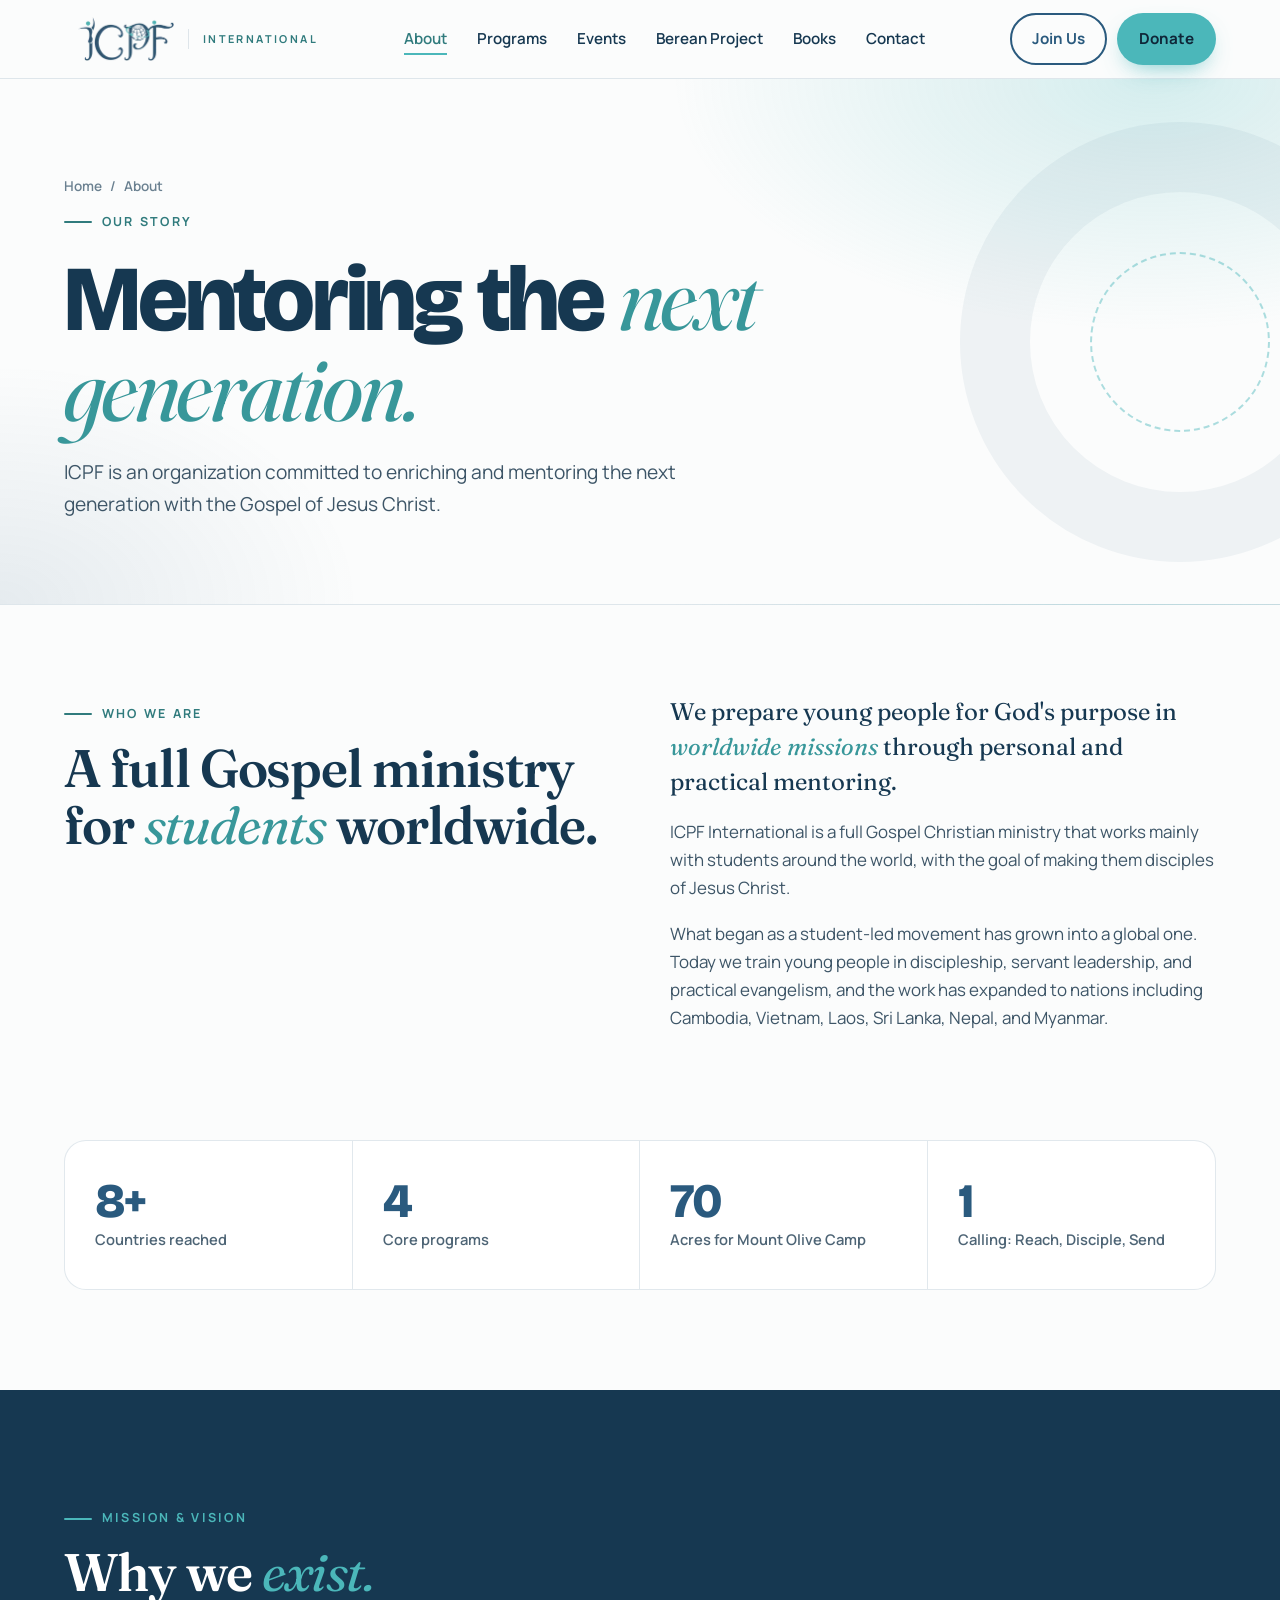
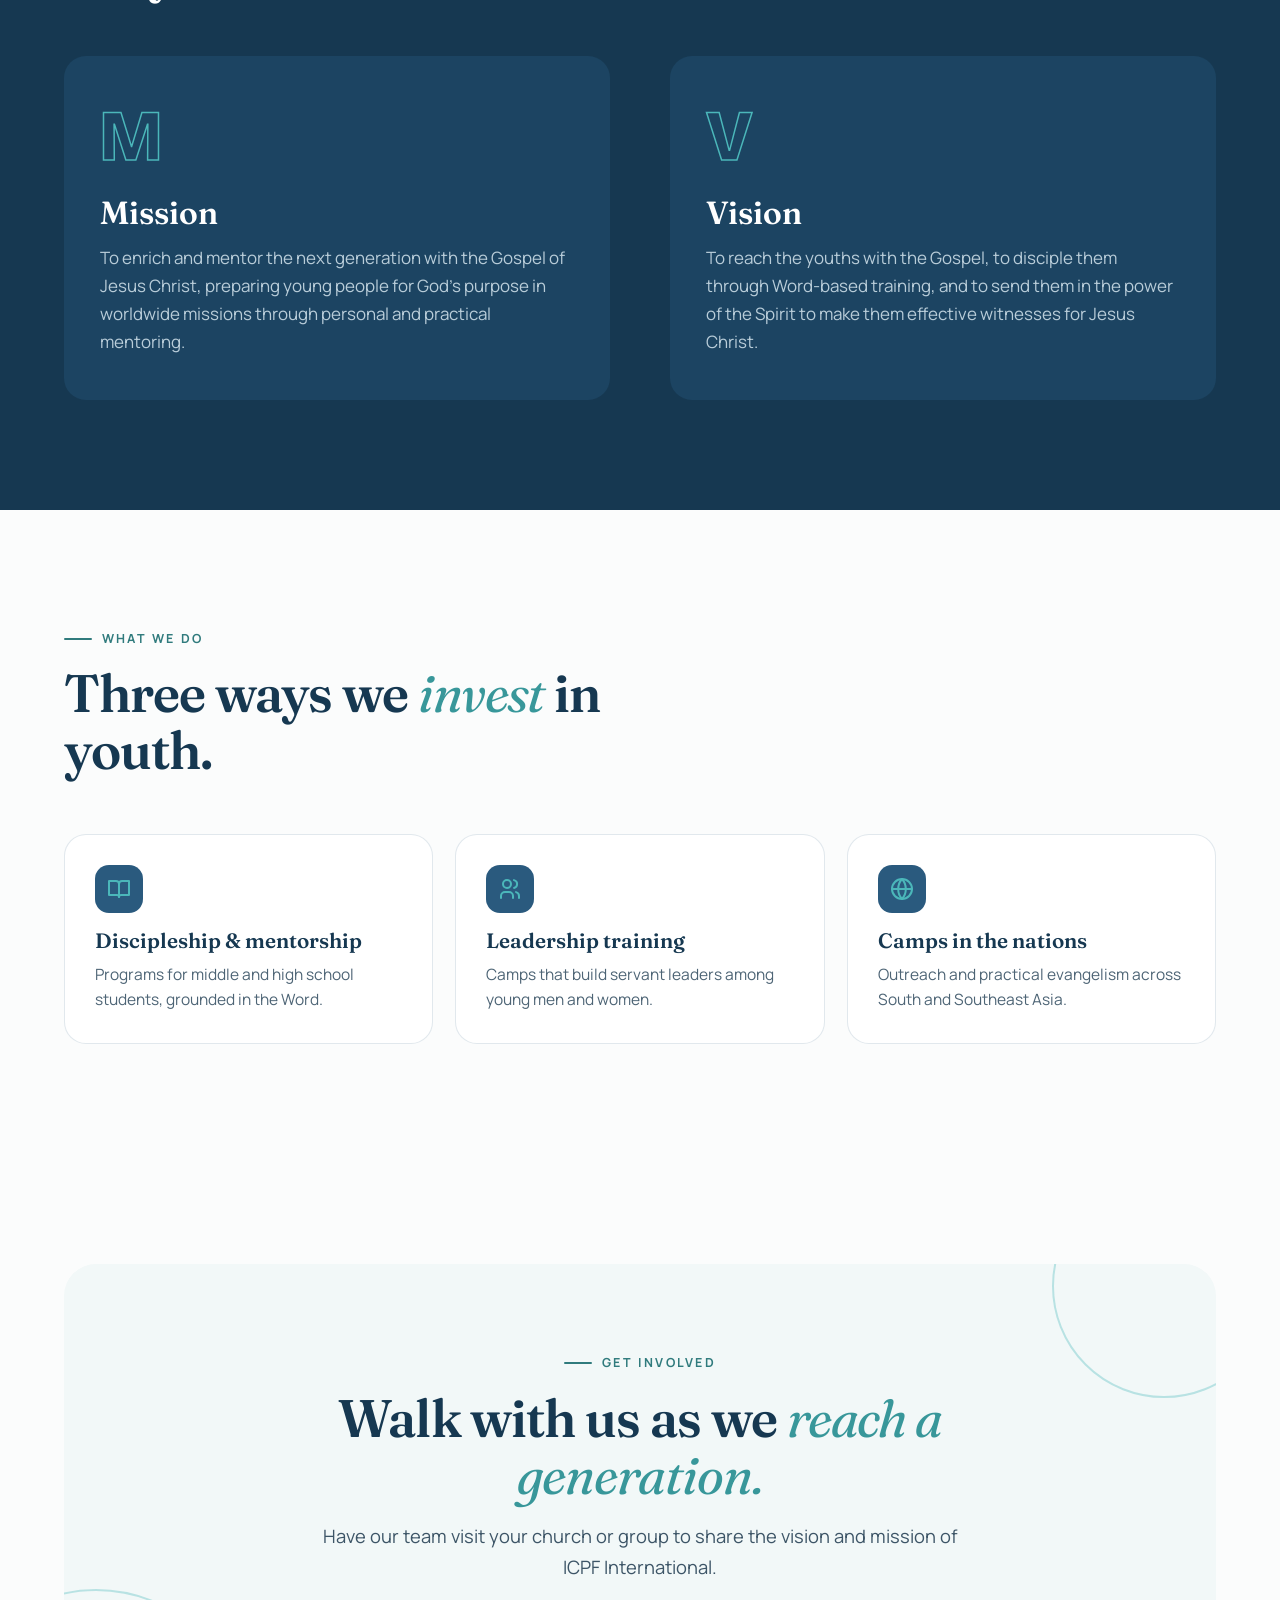
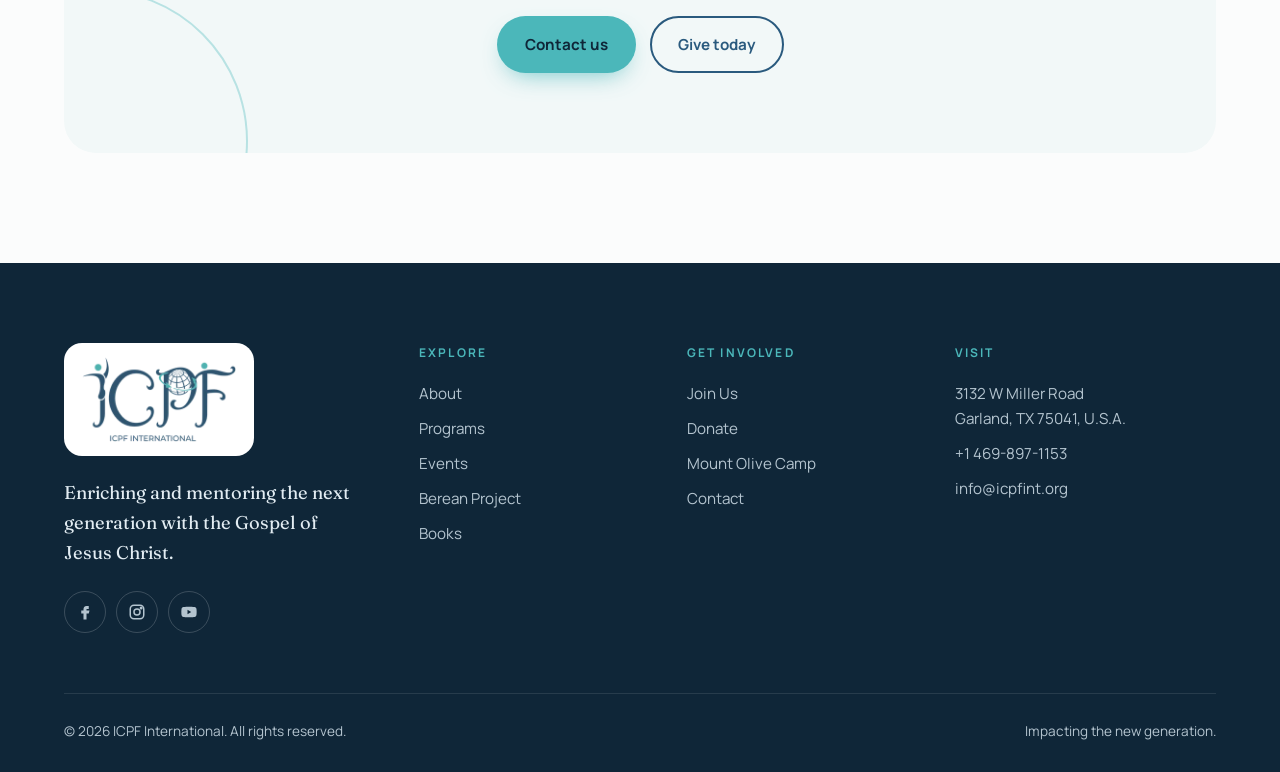
==== about.html @ 48342e15 "New Site" ====
<!DOCTYPE html>
<html lang="en">
<head>
<meta charset="UTF-8">
<meta name="viewport" content="width=device-width, initial-scale=1">
<title>About ICPF International</title>
<meta name="description" content="A student-led, full Gospel ministry mentoring the next generation for worldwide missions. Our story, mission and vision.">
<link rel="canonical" href="https://icpfint.org/about">
<meta property="og:type" content="website">
<meta property="og:site_name" content="ICPF International">
<meta property="og:locale" content="en_US">
<meta property="og:url" content="https://icpfint.org/about">
<meta property="og:title" content="About ICPF International">
<meta property="og:description" content="A student-led, full Gospel ministry mentoring the next generation for worldwide missions. Our story, mission and vision.">
<meta property="og:image" content="https://icpfint.org/assets/images/share/about.jpg">
<meta property="og:image:secure_url" content="https://icpfint.org/assets/images/share/about.jpg">
<meta property="og:image:type" content="image/jpeg">
<meta property="og:image:width" content="1200">
<meta property="og:image:height" content="630">
<meta property="og:image:alt" content="About ICPF International">
<meta name="twitter:card" content="summary_large_image">
<meta name="twitter:title" content="About ICPF International">
<meta name="twitter:description" content="A student-led, full Gospel ministry mentoring the next generation for worldwide missions. Our story, mission and vision.">
<meta name="twitter:image" content="https://icpfint.org/assets/images/share/about.jpg">
<meta name="twitter:image:alt" content="About ICPF International">
<meta name="theme-color" content="#163851">
<link rel="icon" type="image/png" href="assets/images/favicon-192.png">
<link rel="apple-touch-icon" href="assets/images/favicon-192.png">
<script>document.documentElement.classList.add('js')</script>
<link rel="preload" href="assets/fonts/manrope-variable.woff2" as="font" type="font/woff2" crossorigin>
<link rel="preload" href="assets/fonts/fraunces-variable.woff2" as="font" type="font/woff2" crossorigin>
<link rel="preload" href="assets/fonts/bricolage-grotesque-variable.woff2" as="font" type="font/woff2" crossorigin>
<link rel="stylesheet" href="assets/css/styles.css">
</head>
<body>
<header>
  <div class="wrap nav">
    <a href="./" class="brand" aria-label="ICPF International home">
      <picture><source srcset="assets/images/logo-mark.webp" type="image/webp"><img src="assets/images/logo-mark.png" alt="ICPF" width="97" height="44"></picture>
      <span class="brand-sub">INTERNATIONAL</span>
    </a>
    <ul class="menu"><li><a href="about" class="active">About</a></li><li><a href="programs">Programs</a></li><li><a href="events">Events</a></li><li><a href="berean-project">Berean Project</a></li><li><a href="books">Books</a></li><li><a href="contact">Contact</a></li></ul>
    <div class="nav-cta">
      <a href="join-us" class="btn btn-ghost" style="color:var(--navy)">Join Us</a>
      <a href="donate" class="btn btn-primary">Donate</a>
      <button class="burger" aria-label="Open menu" aria-expanded="false" id="burger">
        <svg viewBox="0 0 24 24" fill="none" stroke="currentColor" stroke-width="2" stroke-linecap="round"><path d="M4 7h16M4 12h16M4 17h10"/></svg>
      </button>
    </div>
  </div>
  <nav class="mobile" id="mobile"><ul><li><a href="about" class="active">About</a></li><li><a href="programs">Programs</a></li><li><a href="events">Events</a></li><li><a href="berean-project">Berean Project</a></li><li><a href="books">Books</a></li><li><a href="contact">Contact</a></li><li><a href="join-us">Join Us</a></li><li><a href="donate">Donate</a></li></ul></nav>
</header>
<main id="top">
<section class="page-hero">
  <div class="ring" aria-hidden="true"></div>
  <div class="wrap reveal">
    <div class="crumbs"><a href="./">Home</a><span>/</span><span>About</span></div>
    <span class="eyebrow">Our story</span>
    <h1>Mentoring the <em>next generation.</em></h1>
    <p class="lead">ICPF is an organization committed to enriching and mentoring the next generation with the Gospel of Jesus Christ.</p>
  </div>
</section>

<section class="section-tight">
  <div class="wrap grid-2">
    <div class="reveal">
      <span class="eyebrow">Who we are</span>
      <h2 style="margin-top:14px">A full Gospel ministry for <em>students</em> worldwide.</h2>
    </div>
    <div class="prose reveal">
      <p class="big">We prepare young people for God's purpose in <em>worldwide missions</em> through personal and practical mentoring.</p>
      <p>ICPF International is a full Gospel Christian ministry that works mainly with students around the world, with the goal of making them disciples of Jesus Christ.</p>
      <p>What began as a student-led movement has grown into a global one. Today we train young people in discipleship, servant leadership, and practical evangelism, and the work has expanded to nations including Cambodia, Vietnam, Laos, Sri Lanka, Nepal, and Myanmar.</p>
    </div>
  </div>
</section>

<section style="padding:0 0 100px">
  <div class="wrap">
    <div class="stats reveal">
      <div class="stat"><b>8+</b><span>Countries reached</span></div>
      <div class="stat"><b>4</b><span>Core programs</span></div>
      <div class="stat"><b>70</b><span>Acres for Mount Olive Camp</span></div>
      <div class="stat"><b>1</b><span>Calling: Reach, Disciple, Send</span></div>
    </div>
  </div>
</section>

<section class="path">
  <div class="wrap">
    <div class="head reveal">
      <div><span class="eyebrow">Mission &amp; vision</span><h2>Why we <em>exist.</em></h2></div>
    </div>
    <div class="grid-2 reveal">
      <div class="step" style="border-radius:var(--radius);background:#1c4462">
        <div class="n">M</div><h3>Mission</h3>
        <p>To enrich and mentor the next generation with the Gospel of Jesus Christ, preparing young people for God's purpose in worldwide missions through personal and practical mentoring.</p>
      </div>
      <div class="step" style="border-radius:var(--radius);background:#1c4462">
        <div class="n">V</div><h3>Vision</h3>
        <p>To reach the youths with the Gospel, to disciple them through Word-based training, and to send them in the power of the Spirit to make them effective witnesses for Jesus Christ.</p>
      </div>
    </div>
  </div>
</section>

<section>
  <div class="wrap">
    <div class="head reveal"><div><span class="eyebrow">What we do</span><h2>Three ways we <em>invest</em> in youth.</h2></div></div>
    <div class="mini-cards">
      <div class="mini reveal"><div class="icon"><svg viewBox="0 0 24 24" fill="none" stroke="currentColor" stroke-width="2" stroke-linecap="round" stroke-linejoin="round"><path d="M2 4h7a3 3 0 0 1 3 3v13a2 2 0 0 0-2-2H2z"/><path d="M22 4h-7a3 3 0 0 0-3 3v13a2 2 0 0 1 2-2h8z"/></svg></div><h3>Discipleship &amp; mentorship</h3><p>Programs for middle and high school students, grounded in the Word.</p></div>
      <div class="mini reveal"><div class="icon"><svg viewBox="0 0 24 24" fill="none" stroke="currentColor" stroke-width="2" stroke-linecap="round" stroke-linejoin="round"><circle cx="9" cy="7" r="4"/><path d="M3 21v-2a4 4 0 0 1 4-4h4a4 4 0 0 1 4 4v2"/><path d="M16 3.1a4 4 0 0 1 0 7.8M21 21v-2a4 4 0 0 0-3-3.9"/></svg></div><h3>Leadership training</h3><p>Camps that build servant leaders among young men and women.</p></div>
      <div class="mini reveal"><div class="icon"><svg viewBox="0 0 24 24" fill="none" stroke="currentColor" stroke-width="2" stroke-linecap="round" stroke-linejoin="round"><circle cx="12" cy="12" r="10"/><path d="M2 12h20M12 2a15 15 0 0 1 0 20M12 2a15 15 0 0 0 0 20"/></svg></div><h3>Camps in the nations</h3><p>Outreach and practical evangelism across South and Southeast Asia.</p></div>
    </div>
  </div>
</section>
<div class="cta" style="padding-top:110px"><div class="wrap"><div class="cta-box reveal">
  <span class="eyebrow">Get involved</span>
  <h2>Walk with us as we <em>reach a generation.</em></h2>
  <p class="lead">Have our team visit your church or group to share the vision and mission of ICPF International.</p>
  <div class="cta-actions"><a href="contact" class="btn btn-primary">Contact us</a><a href="donate" class="btn btn-ghost" style="color:var(--navy)">Give today</a></div>
</div></div></div>
</main>

<footer>
  <div class="wrap">
    <div class="f-grid">
      <div class="f-brand">
        <picture><source srcset="assets/images/logo-full.webp" type="image/webp"><img class="logo-tile" src="assets/images/logo-full.png" alt="ICPF International logo" width="160" height="88" loading="lazy" decoding="async"></picture>
        <p>Enriching and mentoring the next generation with the Gospel of Jesus Christ.</p>
        <div class="social">
          <a href="https://www.facebook.com/icpfinternational" aria-label="Facebook"><svg viewBox="0 0 24 24" fill="currentColor"><path d="M14 8h3V4h-3c-2.8 0-4 1.8-4 4.3V10H7v4h3v8h4v-8h3l1-4h-4V8.6c0-.4.3-.6.6-.6z"/></svg></a>
          <a href="https://www.instagram.com/icpf_international/" aria-label="Instagram"><svg viewBox="0 0 24 24" fill="none" stroke="currentColor" stroke-width="2"><rect x="3" y="3" width="18" height="18" rx="5"/><circle cx="12" cy="12" r="4"/><circle cx="17.5" cy="6.5" r="1" fill="currentColor"/></svg></a>
          <a href="https://www.youtube.com/@icpfinternational8582" aria-label="YouTube"><svg viewBox="0 0 24 24" fill="currentColor"><path d="M22 8.2c-.2-1.6-1-2.6-2.6-2.8C17 5 12 5 12 5s-5 0-7.4.4C3 5.6 2.2 6.6 2 8.2 1.8 9.5 1.8 12 1.8 12s0 2.5.2 3.8c.2 1.6 1 2.6 2.6 2.8C7 19 12 19 12 19s5 0 7.4-.4c1.6-.2 2.4-1.2 2.6-2.8.2-1.3.2-3.8.2-3.8s0-2.5-.2-3.8zM10 15V9l5 3-5 3z"/></svg></a>
        </div>
      </div>
      <div>
        <h2 class="f-h">Explore</h2>
        <ul><li><a href="about">About</a></li><li><a href="programs">Programs</a></li><li><a href="events">Events</a></li><li><a href="berean-project">Berean Project</a></li><li><a href="books">Books</a></li></ul>
      </div>
      <div>
        <h2 class="f-h">Get involved</h2>
        <ul><li><a href="join-us">Join Us</a></li><li><a href="donate">Donate</a></li><li><a href="programs#mount-olive">Mount Olive Camp</a></li><li><a href="contact">Contact</a></li></ul>
      </div>
      <div>
        <h2 class="f-h">Visit</h2>
        <ul>
          <li>3132 W Miller Road<br>Garland, TX 75041, U.S.A.</li>
          <li><a href="tel:+14698971153">+1 469-897-1153</a></li>
          <li><a href="mailto:info@icpfint.org">info@icpfint.org</a></li>
        </ul>
      </div>
    </div>
    <div class="f-bottom">
      <span>&copy; 2026 ICPF International. All rights reserved.</span>
      <span>Impacting the new generation.</span>
    </div>
  </div>
</footer>
<script src="assets/js/main.js" defer></script>
</body>
</html>
---- assets/css/styles.css ----
/*
  Self-hosted web fonts (variable, Latin subset).
  Files live in /assets/fonts. All three are licensed under the SIL Open Font License;
  see the LICENSE-*.txt files in that folder.

  Display : Bricolage Grotesque  (headlines, big numbers)
  Serif   : Fraunces             (section headings, quotes, italics)
  Sans    : Manrope              (body text, menus, buttons)
*/

@font-face {
  font-family: 'Bricolage Grotesque';
  font-style: normal;
  font-display: swap;
  font-weight: 200 800;
  src: url('../fonts/bricolage-grotesque-variable.woff2') format('woff2-variations'),
       url('../fonts/bricolage-grotesque-variable.woff2') format('woff2');
}

@font-face {
  font-family: 'Fraunces';
  font-style: normal;
  font-display: swap;
  font-weight: 100 900;
  src: url('../fonts/fraunces-variable.woff2') format('woff2-variations'),
       url('../fonts/fraunces-variable.woff2') format('woff2');
}

@font-face {
  font-family: 'Fraunces';
  font-style: italic;
  font-display: swap;
  font-weight: 100 900;
  src: url('../fonts/fraunces-variable-italic.woff2') format('woff2-variations'),
       url('../fonts/fraunces-variable-italic.woff2') format('woff2');
}

@font-face {
  font-family: 'Manrope';
  font-style: normal;
  font-display: swap;
  font-weight: 200 800;
  src: url('../fonts/manrope-variable.woff2') format('woff2-variations'),
       url('../fonts/manrope-variable.woff2') format('woff2');
}

:root{
  --navy:#2A5A7E;
  --navy-deep:#163851;
  --ink:#0F2638;
  --teal:#4BB7BA;
  --teal-soft:#D9F0F0;
  --mist:#F2F8F8;
  --paper:#FBFCFC;
  --line:rgba(42,90,126,.14);
  --f-display:'Bricolage Grotesque',system-ui,sans-serif;
  --f-serif:'Fraunces',Georgia,serif;
  --f-sans:'Manrope',system-ui,sans-serif;
  --radius:22px;
  --wrap:1200px;
}
*{box-sizing:border-box;margin:0;padding:0}
html{scroll-behavior:smooth}
body{font-family:var(--f-sans);color:var(--ink);background:var(--paper);line-height:1.65;font-size:17px;-webkit-font-smoothing:antialiased}
img{max-width:100%;display:block}
a{color:inherit;text-decoration:none}
.wrap{max-width:var(--wrap);margin:0 auto;padding:0 24px}

/* Type */
.eyebrow{font-family:var(--f-sans);font-weight:700;font-size:.78rem;letter-spacing:.18em;text-transform:uppercase;color:var(--teal);display:inline-flex;align-items:center;gap:10px}
.eyebrow::before{content:"";width:28px;height:2px;background:currentColor;border-radius:2px}
h1,.display{font-family:var(--f-display);font-weight:800;letter-spacing:-.035em;line-height:.95}
h2{font-family:var(--f-serif);font-weight:600;font-size:clamp(2rem,4.2vw,3.3rem);line-height:1.08;letter-spacing:-.02em;color:var(--navy-deep)}
h2 em,h1 em{font-family:var(--f-serif);font-style:italic;font-weight:400;color:var(--teal)}
h3{font-family:var(--f-serif);font-weight:600;font-size:1.45rem;line-height:1.2;color:var(--navy-deep)}
.lead{font-size:1.15rem;color:#3d5567;max-width:58ch}

/* Buttons */
.btn{display:inline-flex;align-items:center;gap:10px;padding:14px 26px;border-radius:999px;font-weight:700;font-size:.95rem;transition:transform .2s,background .2s,color .2s,box-shadow .2s;cursor:pointer;border:2px solid transparent}
.btn:hover{transform:translateY(-2px)}
.btn-primary{background:var(--teal);color:#fff;box-shadow:0 10px 24px -10px rgba(75,183,186,.8)}
.btn-primary:hover{background:#3aa4a7}
.btn-dark{background:var(--navy);color:#fff}
.btn-dark:hover{background:var(--navy-deep)}
.btn-ghost{border-color:currentColor}
.btn svg{width:18px;height:18px}

/* Header */
header{position:sticky;top:0;z-index:50;background:rgba(251,252,252,.85);backdrop-filter:blur(14px);border-bottom:1px solid var(--line)}
.nav{display:flex;align-items:center;justify-content:space-between;height:78px}
.brand{display:flex;align-items:center;gap:12px}
.brand img{width:52px;height:52px;object-fit:contain}
.brand span{font-family:var(--f-display);font-weight:800;font-size:1.05rem;color:var(--navy);letter-spacing:-.01em;line-height:1.05}
.brand small{display:block;font-family:var(--f-sans);font-weight:600;font-size:.68rem;letter-spacing:.2em;color:var(--teal)}
.menu{display:flex;gap:30px;list-style:none;font-weight:600;font-size:.95rem;color:var(--navy-deep)}
.menu a{position:relative;padding:6px 0}
.menu a::after{content:"";position:absolute;left:0;bottom:0;width:0;height:2px;background:var(--teal);transition:width .25s}
.menu a:hover::after{width:100%}
.nav-cta{display:flex;gap:10px;align-items:center}
.nav-cta .btn{padding:11px 20px}
.burger{display:none;background:none;border:0;width:44px;height:44px;cursor:pointer;color:var(--navy)}
.burger svg{width:28px;height:28px}
.mobile{display:none}

/* Hero */
.hero{position:relative;overflow:hidden;padding:80px 0 110px;background:
  radial-gradient(900px 500px at 85% 20%,rgba(75,183,186,.22),transparent 60%),
  radial-gradient(700px 500px at 0% 100%,rgba(42,90,126,.12),transparent 60%),var(--paper)}
.hero-grid{display:grid;grid-template-columns:1.15fr .85fr;gap:60px;align-items:center}
.hero h1{font-size:clamp(3.2rem,8.4vw,7rem);color:var(--navy-deep);margin:22px 0 28px}
.hero h1 em{display:block;font-size:.82em;letter-spacing:-.02em}
.vision{border-left:3px solid var(--teal);padding:4px 0 4px 22px;margin-bottom:36px}
.vision b{font-family:var(--f-sans);font-size:.78rem;letter-spacing:.18em;text-transform:uppercase;color:var(--navy)}
.vision p{font-family:var(--f-serif);font-size:1.25rem;line-height:1.5;color:#2b4659;margin-top:6px}
.hero-actions{display:flex;flex-wrap:wrap;gap:14px}
.globe-card{position:relative;aspect-ratio:1;border-radius:50%;background:linear-gradient(150deg,var(--navy) 0%,var(--navy-deep) 100%);display:grid;place-items:center;box-shadow:0 40px 80px -30px rgba(22,56,81,.6)}
.globe-card svg.globe{width:78%;height:78%;animation:spin 60s linear infinite}
@keyframes spin{to{transform:rotate(360deg)}}
.orbit{position:absolute;inset:-6%;border:1.5px dashed rgba(75,183,186,.5);border-radius:50%}
.chip{position:absolute;background:#fff;border-radius:16px;padding:14px 18px;box-shadow:0 18px 40px -18px rgba(15,38,56,.4);display:flex;align-items:center;gap:12px}
.chip .num{font-family:var(--f-display);font-weight:800;font-size:1.9rem;color:var(--navy);line-height:1}
.chip .lbl{font-size:.8rem;font-weight:600;color:#4d6475;line-height:1.25}
.chip.c1{top:6%;left:-8%}
.chip.c2{bottom:8%;right:-6%}
.chip .dot{width:12px;height:12px;border-radius:50%;background:var(--teal)}

/* Marquee */
.marquee{background:var(--navy-deep);color:#fff;overflow:hidden;padding:20px 0}
.track{display:flex;gap:56px;width:max-content;animation:scroll 32s linear infinite}
.track span{font-family:var(--f-serif);font-style:italic;font-size:1.5rem;display:flex;align-items:center;gap:56px;white-space:nowrap}
.track span::after{content:"";width:9px;height:9px;border-radius:50%;background:var(--teal)}
@keyframes scroll{to{transform:translateX(-50%)}}

/* Sections */
section{padding:110px 0}
.head{display:flex;justify-content:space-between;align-items:end;gap:40px;margin-bottom:56px;flex-wrap:wrap}
.head h2{margin-top:14px;max-width:16ch}

/* About */
.about-grid{display:grid;grid-template-columns:1fr 1fr;gap:70px;align-items:center}
.about-visual{position:relative;border-radius:var(--radius);background:var(--teal-soft);padding:48px;min-height:440px;display:flex;flex-direction:column;justify-content:space-between;overflow:hidden}
.about-visual::before{content:"";position:absolute;width:420px;height:420px;border-radius:50%;border:60px solid rgba(42,90,126,.08);right:-160px;top:-160px}
.about-visual .big{font-family:var(--f-display);font-weight:800;font-size:clamp(5rem,12vw,9rem);color:var(--navy);line-height:.85;letter-spacing:-.05em}
.about-visual .big sup{font-size:.45em;color:var(--teal);vertical-align:top}
.about-visual p{font-family:var(--f-serif);font-size:1.3rem;color:var(--navy-deep);max-width:20ch;position:relative}
.pillars{display:grid;gap:14px;margin:30px 0 36px}
.pillar{display:flex;gap:16px;align-items:flex-start;padding:18px 20px;border:1px solid var(--line);border-radius:16px;background:#fff}
.pillar i{flex:none;width:38px;height:38px;border-radius:12px;background:var(--navy);color:#fff;display:grid;place-items:center;font-style:normal;font-family:var(--f-display);font-weight:800}
.pillar b{display:block;color:var(--navy-deep)}
.pillar span{font-size:.95rem;color:#4d6475}

/* Path: Reach Disciple Send */
.path{background:var(--navy-deep);color:#fff;position:relative;overflow:hidden}
.path h2{color:#fff}
.path .lead{color:#b9cdd9}
.steps{display:grid;grid-template-columns:repeat(3,1fr);gap:2px;background:rgba(255,255,255,.1);border-radius:var(--radius);overflow:hidden}
.step{background:var(--navy-deep);padding:44px 36px;transition:background .3s}
.step:hover{background:#1c4462}
.step .n{font-family:var(--f-display);font-weight:800;font-size:4.5rem;line-height:1;color:transparent;-webkit-text-stroke:1.5px var(--teal)}
.step h3{color:#fff;font-size:2rem;margin:22px 0 12px}
.step p{color:#b9cdd9}

/* Programs */
.programs{background:var(--mist)}
.cards{display:grid;grid-template-columns:repeat(4,1fr);gap:22px}
.card{background:#fff;border-radius:var(--radius);padding:30px;display:flex;flex-direction:column;gap:14px;border:1px solid var(--line);transition:transform .3s,box-shadow .3s;min-height:320px}
.card:hover{transform:translateY(-6px);box-shadow:0 30px 60px -30px rgba(22,56,81,.35)}
.card .icon{width:56px;height:56px;border-radius:16px;display:grid;place-items:center;background:var(--teal-soft);color:var(--navy)}
.card .icon svg{width:28px;height:28px}
.card .tag{font-size:.75rem;font-weight:700;letter-spacing:.14em;text-transform:uppercase;color:var(--teal)}
.card p{color:#4d6475;font-size:.97rem;flex:1}
.card .more{font-weight:700;color:var(--navy);display:flex;align-items:center;gap:8px;font-size:.92rem}
.card.feature{background:var(--navy);color:#fff;border-color:transparent}
.card.feature h3{color:#fff}
.card.feature p{color:#c5d6e1}
.card.feature .icon{background:rgba(255,255,255,.12);color:var(--teal)}
.card.feature .more{color:var(--teal)}

/* Camp */
.camp-box{display:grid;grid-template-columns:1.1fr .9fr;border-radius:32px;overflow:hidden;background:linear-gradient(135deg,var(--teal) 0%,#2f8f9a 100%);color:#fff}
.camp-text{padding:64px}
.camp-text .eyebrow{color:#fff}
.camp-text h2{color:#fff;margin:16px 0 18px}
.camp-text h2 em{color:var(--navy-deep)}
.camp-text p{color:#ecfafa;max-width:46ch;margin-bottom:30px}
.camp-facts{display:flex;gap:40px;margin-bottom:34px;flex-wrap:wrap}
.camp-facts div b{display:block;font-family:var(--f-display);font-weight:800;font-size:3rem;line-height:1}
.camp-facts div span{font-size:.85rem;font-weight:600;opacity:.9}
.camp-art{position:relative;background:var(--navy-deep);min-height:380px}
.camp-art svg{position:absolute;inset:0;width:100%;height:100%}

/* Reach */
.countries{display:grid;grid-template-columns:repeat(auto-fill,minmax(170px,1fr));gap:14px}
.country{padding:22px;border-radius:18px;border:1px solid var(--line);background:#fff;display:flex;justify-content:space-between;align-items:center;font-weight:700;color:var(--navy-deep);transition:border-color .2s,background .2s}
.country:hover{border-color:var(--teal);background:var(--teal-soft)}
.country small{font-family:var(--f-serif);font-style:italic;font-weight:400;color:var(--teal)}
.country.more{background:var(--navy);color:#fff;border-color:transparent}
.country.more small{color:var(--teal)}

/* CTA */
.cta{padding:0 0 110px}
.cta-box{background:var(--mist);border-radius:32px;padding:80px 60px;text-align:center;position:relative;overflow:hidden}
.cta-box::before,.cta-box::after{content:"";position:absolute;border-radius:50%;border:2px solid rgba(75,183,186,.35)}
.cta-box::before{width:300px;height:300px;left:-120px;bottom:-140px}
.cta-box::after{width:220px;height:220px;right:-60px;top:-90px}
.cta-box h2{max-width:20ch;margin:16px auto 18px}
.cta-box .lead{margin:0 auto 34px}
.cta-actions{display:flex;justify-content:center;gap:14px;flex-wrap:wrap}

/* Footer */
footer{background:var(--ink);color:#b4c4cf;padding:80px 0 30px;font-size:.95rem}
.f-grid{display:grid;grid-template-columns:1.4fr 1fr 1fr 1.2fr;gap:50px}
.f-brand .logo-tile{width:84px;height:84px;background:#fff;border-radius:20px;padding:6px;margin-bottom:22px}
.f-brand p{font-family:var(--f-serif);font-size:1.15rem;color:#e2ecf2;max-width:28ch}
footer h4{font-family:var(--f-sans);font-size:.75rem;letter-spacing:.18em;text-transform:uppercase;color:var(--teal);margin-bottom:18px}
footer ul{list-style:none;display:grid;gap:10px}
footer a:hover{color:#fff}
.social{display:flex;gap:10px;margin-top:22px}
.social a{width:42px;height:42px;border-radius:50%;border:1px solid rgba(255,255,255,.18);display:grid;place-items:center;transition:background .2s,border-color .2s}
.social a:hover{background:var(--teal);border-color:var(--teal);color:#fff}
.social svg{width:18px;height:18px}
.f-bottom{border-top:1px solid rgba(255,255,255,.1);margin-top:60px;padding-top:26px;display:flex;justify-content:space-between;flex-wrap:wrap;gap:12px;font-size:.85rem}

/* Reveal */
.reveal{opacity:0;transform:translateY(24px);transition:opacity .8s ease,transform .8s ease}
.reveal.in{opacity:1;transform:none}

/* Responsive */
@media (max-width:1080px){
  .menu{gap:20px;font-size:.9rem}
  .cards{grid-template-columns:repeat(2,1fr)}
  .f-grid{grid-template-columns:1fr 1fr}
}
@media (max-width:920px){
  .menu,.nav-cta .btn-ghost{display:none}
  .burger{display:block}
  .mobile{display:block;max-height:0;overflow:hidden;transition:max-height .35s ease;background:var(--paper);border-bottom:1px solid var(--line)}
  .mobile.open{max-height:520px}
  .mobile ul{list-style:none;padding:10px 24px 24px}
  .mobile li a{display:block;padding:14px 0;border-bottom:1px solid var(--line);font-weight:600;font-family:var(--f-serif);font-size:1.25rem;color:var(--navy-deep)}
  .hero-grid,.about-grid,.camp-box{grid-template-columns:1fr}
  .hero{padding:50px 0 80px}
  .globe-card{max-width:420px;margin:20px auto 0;width:100%}
  .chip.c1{left:0}.chip.c2{right:0}
  .steps{grid-template-columns:1fr}
  .camp-text{padding:44px 30px}
  .camp-art{min-height:280px}
  section{padding:80px 0}
}
@media (max-width:600px){
  body{font-size:16px}
  .cards{grid-template-columns:1fr}
  .card{min-height:auto}
  .nav-cta .btn-primary{padding:10px 16px;font-size:.88rem}
  .brand span{font-size:.95rem}
  .about-visual{padding:32px;min-height:340px}
  .cta-box{padding:56px 24px}
  .f-grid{grid-template-columns:1fr}
  .step{padding:34px 26px}
}
@media (prefers-reduced-motion:reduce){
  *{animation:none!important;transition:none!important}
  .reveal{opacity:1;transform:none}
}

/* ===== Multi-page additions ===== */
.menu a.active{color:var(--teal)}
.menu a.active::after{width:100%}
.mobile li a.active{color:var(--teal)}

/* Page hero */
.page-hero{position:relative;overflow:hidden;padding:96px 0 84px;background:
  radial-gradient(800px 420px at 90% 0%,rgba(75,183,186,.22),transparent 60%),
  radial-gradient(600px 400px at 0% 100%,rgba(42,90,126,.10),transparent 60%),var(--paper);border-bottom:1px solid var(--line)}
.page-hero h1{font-size:clamp(3rem,7.4vw,5.8rem);color:var(--navy-deep);margin:20px 0 22px;max-width:14ch}
.page-hero .lead{font-size:1.2rem}
.page-hero .ring{position:absolute;right:-120px;top:50%;transform:translateY(-50%);width:440px;height:440px;border-radius:50%;border:70px solid rgba(42,90,126,.06)}
.page-hero .ring::after{content:"";position:absolute;inset:60px;border-radius:50%;border:2px dashed rgba(75,183,186,.45)}
.crumbs{font-size:.85rem;font-weight:600;color:#6a8090;display:flex;gap:8px;margin-bottom:6px}
.crumbs a:hover{color:var(--teal)}
.page-hero.dark{background:linear-gradient(150deg,var(--navy) 0%,var(--navy-deep) 100%);border:0}
.page-hero.dark h1{color:#fff}
.page-hero.dark .lead{color:#c5d6e1}
.page-hero.dark .crumbs{color:#9db6c6}
.page-hero.dark .ring{border-color:rgba(255,255,255,.05)}

.section-tight{padding:90px 0}
.grid-2{display:grid;grid-template-columns:1fr 1fr;gap:60px;align-items:start}
.prose p{color:#3d5567;margin-bottom:18px;font-size:1.06rem}
.prose p.big{font-family:var(--f-serif);font-size:1.5rem;line-height:1.45;color:var(--navy-deep)}
.prose p.big em{color:var(--teal)}

/* Quote band */
.quote-band{background:var(--teal-soft);border-radius:var(--radius);padding:56px;position:relative}
.quote-band blockquote{font-family:var(--f-serif);font-size:clamp(1.4rem,2.6vw,2rem);line-height:1.4;color:var(--navy-deep)}
.quote-band cite{display:block;margin-top:18px;font-style:normal;font-weight:700;font-size:.8rem;letter-spacing:.16em;text-transform:uppercase;color:var(--navy)}
.quote-band::before{content:"\201C";position:absolute;top:-30px;left:40px;font-family:var(--f-serif);font-size:9rem;line-height:1;color:var(--teal)}

/* Stats row */
.stats{display:grid;grid-template-columns:repeat(4,1fr);border:1px solid var(--line);border-radius:var(--radius);overflow:hidden;background:#fff}
.stat{padding:36px 30px;border-right:1px solid var(--line)}
.stat:last-child{border-right:0}
.stat b{display:block;font-family:var(--f-display);font-weight:800;font-size:3rem;line-height:1;color:var(--navy);letter-spacing:-.03em}
.stat span{font-size:.92rem;color:#4d6475;font-weight:600}

/* Program rows */
.prog{display:grid;grid-template-columns:110px 1fr auto;gap:36px;align-items:center;padding:40px 0;border-top:1px solid var(--line)}
.prog:last-child{border-bottom:1px solid var(--line)}
.prog .n{font-family:var(--f-display);font-weight:800;font-size:4rem;line-height:1;color:transparent;-webkit-text-stroke:1.5px var(--navy)}
.prog h3{font-size:2rem;margin-bottom:8px}
.prog p{color:#4d6475;max-width:62ch}
.prog .tag{font-size:.75rem;font-weight:700;letter-spacing:.14em;text-transform:uppercase;color:var(--teal);display:block;margin-bottom:6px}
.pill{display:inline-block;padding:7px 14px;border-radius:999px;background:var(--teal-soft);color:var(--navy);font-weight:700;font-size:.8rem;white-space:nowrap}
.pill.dark{background:var(--navy);color:#fff}

/* Mini cards */
.mini-cards{display:grid;grid-template-columns:repeat(3,1fr);gap:22px}
.mini{background:#fff;border:1px solid var(--line);border-radius:var(--radius);padding:30px}
.mini h3{font-size:1.3rem;margin:16px 0 8px}
.mini p{color:#4d6475;font-size:.97rem}
.mini .icon{width:48px;height:48px;border-radius:14px;background:var(--navy);color:var(--teal);display:grid;place-items:center}
.mini .icon svg{width:24px;height:24px}

/* Empty state (events) */
.empty{text-align:center;padding:80px 30px;border:2px dashed var(--line);border-radius:32px;background:#fff}
.empty .cal{width:96px;height:96px;margin:0 auto 26px;border-radius:24px;background:var(--teal-soft);display:grid;place-items:center;color:var(--navy)}
.empty .cal svg{width:44px;height:44px}
.empty h2{font-size:clamp(1.8rem,3.4vw,2.6rem);margin-bottom:14px}
.empty .lead{margin:0 auto 30px}
.empty .actions{display:flex;gap:12px;justify-content:center;flex-wrap:wrap}

/* Berean */
.calc{background:var(--navy-deep);color:#fff;border-radius:32px;padding:50px;position:relative;overflow:hidden}
.calc::after{content:"";position:absolute;width:300px;height:300px;border-radius:50%;border:50px solid rgba(75,183,186,.1);right:-110px;bottom:-110px}
.calc h3{color:#fff;font-size:1.8rem;margin-bottom:6px}
.calc p.sub{color:#b9cdd9;margin-bottom:30px}
.amounts{display:flex;flex-wrap:wrap;gap:10px;margin-bottom:24px}
.amounts button{font:700 1rem var(--f-sans);padding:12px 22px;border-radius:999px;border:2px solid rgba(255,255,255,.25);background:transparent;color:#fff;cursor:pointer;transition:all .2s}
.amounts button:hover{border-color:var(--teal)}
.amounts button.on{background:var(--teal);border-color:var(--teal)}
.custom{display:flex;align-items:center;gap:10px;background:rgba(255,255,255,.08);border-radius:16px;padding:6px 6px 6px 20px;margin-bottom:30px;position:relative;z-index:1}
.custom span{font-family:var(--f-display);font-weight:800;font-size:1.4rem;color:var(--teal)}
.custom input{flex:1;min-width:0;background:transparent;border:0;color:#fff;font:700 1.4rem var(--f-display);padding:10px 0;outline:none}
.result{display:grid;grid-template-columns:1fr 1fr;gap:14px;margin-bottom:30px;position:relative;z-index:1}
.result div{background:rgba(255,255,255,.06);border-radius:18px;padding:22px}
.result b{display:block;font-family:var(--f-display);font-weight:800;font-size:3rem;line-height:1;color:var(--teal)}
.result small{color:#c5d6e1;font-weight:600}
.lang{display:flex;gap:12px;margin-top:26px;flex-wrap:wrap}
.lang span{padding:10px 18px;border-radius:12px;border:1px solid var(--line);font-weight:700;color:var(--navy);background:#fff}

/* Books */
.books{display:grid;grid-template-columns:repeat(2,1fr);gap:30px}
.book{display:grid;grid-template-columns:200px 1fr;gap:34px;background:#fff;border:1px solid var(--line);border-radius:28px;padding:34px;align-items:center}
.cover{aspect-ratio:2/3;border-radius:6px 14px 14px 6px;padding:22px 18px;display:flex;flex-direction:column;justify-content:space-between;color:#fff;position:relative;box-shadow:-6px 0 0 rgba(0,0,0,.18) inset,0 24px 40px -20px rgba(15,38,56,.6)}
.cover.a{background:linear-gradient(160deg,var(--navy) 0%,var(--navy-deep) 100%)}
.cover.b{background:linear-gradient(160deg,var(--teal) 0%,#2f8f9a 100%)}
.cover .t{font-family:var(--f-serif);font-weight:600;font-size:1.35rem;line-height:1.1}
.cover .s{font-size:.7rem;font-weight:600;letter-spacing:.06em;opacity:.85;margin-top:8px}
.cover .au{font-size:.72rem;font-weight:700;letter-spacing:.12em;text-transform:uppercase;opacity:.9}
.cover .mark{width:36px;height:36px;border-radius:50%;border:2px solid currentColor;opacity:.5}
.book h3{font-size:1.7rem;margin:10px 0 6px}
.book .by{font-weight:600;color:var(--teal);margin-bottom:14px}
.book p{color:#4d6475;font-size:.97rem;margin-bottom:22px}

/* Contact */
.contact-grid{display:grid;grid-template-columns:.9fr 1.1fr;gap:40px}
.info-card{background:var(--navy-deep);color:#fff;border-radius:28px;padding:44px;display:flex;flex-direction:column;gap:28px}
.info-card h3{color:#fff;font-size:1.8rem}
.info-row{display:flex;gap:16px}
.info-row i{flex:none;width:46px;height:46px;border-radius:14px;background:rgba(75,183,186,.15);color:var(--teal);display:grid;place-items:center}
.info-row i svg{width:22px;height:22px}
.info-row small{display:block;font-size:.72rem;font-weight:700;letter-spacing:.16em;text-transform:uppercase;color:#9db6c6;margin-bottom:2px}
.info-row a:hover{color:var(--teal)}
.form-card{background:#fff;border:1px solid var(--line);border-radius:28px;padding:44px}
.form-card h3{font-size:1.8rem;margin-bottom:6px}
.form-card .note{color:#4d6475;margin-bottom:26px;font-size:.95rem}
.field{display:flex;flex-direction:column;gap:7px;margin-bottom:18px}
.field label{font-weight:700;font-size:.85rem;color:var(--navy-deep)}
.field input,.field textarea,.field select{font:500 1rem var(--f-sans);padding:14px 16px;border:1.5px solid var(--line);border-radius:14px;background:var(--paper);color:var(--ink);transition:border-color .2s,background .2s;width:100%}
.field input:focus,.field textarea:focus,.field select:focus{outline:none;border-color:var(--teal);background:#fff}
.field textarea{min-height:140px;resize:vertical}
.row-2{display:grid;grid-template-columns:1fr 1fr;gap:16px}
.map{margin-top:40px;border-radius:28px;overflow:hidden;border:1px solid var(--line);height:360px}
.map iframe{width:100%;height:100%;border:0;filter:saturate(.6) hue-rotate(-10deg)}

/* Join */
.job{background:#fff;border:1px solid var(--line);border-radius:32px;overflow:hidden}
.job-head{background:var(--navy);color:#fff;padding:44px 48px;display:flex;justify-content:space-between;gap:30px;align-items:center;flex-wrap:wrap}
.job-head h2{color:#fff;font-size:clamp(1.8rem,3.4vw,2.6rem)}
.job-meta{display:flex;gap:10px;flex-wrap:wrap;margin-top:14px}
.job-meta span{padding:7px 14px;border-radius:999px;background:rgba(255,255,255,.12);font-weight:600;font-size:.85rem}
.job-body{padding:48px;display:grid;grid-template-columns:1fr 1fr;gap:48px}
.job-body h3{font-size:1.35rem;margin-bottom:16px}
.checks{list-style:none;display:grid;gap:12px}
.checks li{position:relative;padding-left:32px;color:#3d5567}
.checks li::before{content:"";position:absolute;left:0;top:4px;width:20px;height:20px;border-radius:50%;background:var(--teal-soft) url("data:image/svg+xml,%3Csvg xmlns='http://www.w3.org/2000/svg' viewBox='0 0 24 24' fill='none' stroke='%232A5A7E' stroke-width='3.5' stroke-linecap='round' stroke-linejoin='round'%3E%3Cpath d='M5 12l5 5 9-10'/%3E%3C/svg%3E") center/12px no-repeat}
.job-body .full{grid-column:1/-1}
.job-foot{border-top:1px solid var(--line);padding:30px 48px;display:flex;justify-content:space-between;align-items:center;gap:20px;flex-wrap:wrap;background:var(--mist)}
.job-foot p{color:#4d6475;font-size:.92rem;max-width:60ch}

/* Donate */
.give-grid{display:grid;grid-template-columns:repeat(3,1fr);gap:22px}
.give{background:#fff;border:1px solid var(--line);border-radius:28px;padding:36px;display:flex;flex-direction:column;gap:12px;transition:transform .3s,box-shadow .3s}
.give:hover{transform:translateY(-6px);box-shadow:0 30px 60px -30px rgba(22,56,81,.35)}
.give .badge{width:60px;height:60px;border-radius:18px;display:grid;place-items:center;font-family:var(--f-display);font-weight:800;font-size:1.5rem;color:#fff}
.give h3{font-size:1.6rem;margin-top:8px}
.give p{color:#4d6475;font-size:.95rem;flex:1}
.handle{display:flex;align-items:center;justify-content:space-between;gap:10px;padding:14px 16px;border-radius:14px;background:var(--mist);font-weight:700;color:var(--navy-deep);font-size:.95rem}
.handle>span,.handle>address{min-width:0;overflow-wrap:break-word}
.copy{flex:none;border:0;background:var(--navy);color:#fff;font:700 .78rem var(--f-sans);padding:8px 12px;border-radius:10px;cursor:pointer}
.copy.done{background:var(--teal)}
address{font-style:normal;line-height:1.55}
.where{display:grid;grid-template-columns:repeat(3,1fr);gap:22px}
.where a{display:block;padding:30px;border-radius:24px;background:var(--navy-deep);color:#fff;transition:background .2s}
.where a:hover{background:var(--navy)}
.where b{font-family:var(--f-serif);font-size:1.4rem;display:block;margin:10px 0 6px}
.where span{color:#b9cdd9;font-size:.93rem}
.where .tag{font-size:.72rem;font-weight:700;letter-spacing:.16em;text-transform:uppercase;color:var(--teal)}

@media (max-width:1080px){
  .give-grid,.mini-cards,.where{grid-template-columns:1fr 1fr}
  .books{grid-template-columns:1fr}
  .stats{grid-template-columns:1fr 1fr}
  .stat:nth-child(2){border-right:0}
  .stat:nth-child(-n+2){border-bottom:1px solid var(--line)}
}
@media (max-width:920px){
  .grid-2,.contact-grid,.job-body{grid-template-columns:1fr;gap:36px}
  .page-hero{padding:64px 0 56px}
  .page-hero .ring{display:none}
  .prog{grid-template-columns:1fr;gap:12px}
  .prog .n{font-size:3rem}
  .section-tight{padding:70px 0}
}
@media (max-width:600px){
  .give-grid,.mini-cards,.where,.row-2,.result{grid-template-columns:1fr}
  .book{grid-template-columns:1fr;padding:26px}
  .book .cover{max-width:180px}
  .quote-band,.calc,.info-card,.form-card{padding:32px 24px}
  .job-head,.job-body,.job-foot{padding:30px 24px}
  .stats{grid-template-columns:1fr}
  .stat{border-right:0;border-bottom:1px solid var(--line)}
  .stat:last-child{border-bottom:0}
}
.give .btn{align-self:flex-start}
@media (max-width:1080px) and (min-width:601px){.give-grid .give:last-child{grid-column:1/-1}}

/* ===== Realistic book covers ===== */
.cover{aspect-ratio:5/7}
.book3d{perspective:1200px;padding:6px 14px 18px 0}
.book3d .cover{transform:rotateY(-14deg);transform-origin:left center;transition:transform .5s cubic-bezier(.2,.7,.2,1),box-shadow .5s;
  box-shadow:1px 0 0 rgba(255,255,255,.15) inset,
    5px 0 0 -1px #f3efe6, 7px 1px 0 -1px #d9d3c6, 9px 2px 0 -1px #f3efe6, 11px 3px 0 -1px #cfc8b9,
    18px 24px 34px -10px rgba(15,38,56,.55), 4px 6px 10px rgba(15,38,56,.25)}
.book:hover .book3d .cover{transform:rotateY(-4deg) translateY(-4px)}
.cover.img{padding:0;overflow:hidden;background:#0f1719}
.cover.img img{width:100%;height:100%;object-fit:cover;display:block}
.cover.img::before,.cover.b::before{content:"";position:absolute;inset:0;z-index:1;pointer-events:none;border-radius:inherit;
  background:linear-gradient(90deg,rgba(0,0,0,.45) 0,rgba(255,255,255,.18) 2.2%,rgba(0,0,0,.25) 4%,rgba(0,0,0,0) 9%),
             linear-gradient(115deg,rgba(255,255,255,.14) 0%,rgba(255,255,255,0) 40%)}
@media (prefers-reduced-motion:reduce){.book3d .cover{transform:none}}
@media (max-width:600px){.book3d{max-width:200px}}

/* ===== Zeffy online giving ===== */
.online-grid{display:grid;grid-template-columns:.85fr 1.15fr;gap:56px;align-items:start}
.online-intro{position:sticky;top:110px}
.zeffy-card{background:#fff;border:1px solid var(--line);border-radius:28px;padding:18px;box-shadow:0 30px 60px -36px rgba(22,56,81,.35);min-height:480px;overflow:hidden}
.zeffy-card iframe{border-radius:18px}
@media (max-width:920px){
  .online-grid{grid-template-columns:1fr;gap:30px}
  .online-intro{position:static}
}
@media (max-width:600px){.zeffy-card{padding:8px;border-radius:20px;min-height:440px}}

/* ===== Logo (high-res, transparent) ===== */
.brand{gap:14px}
.brand img{width:auto;height:44px;object-fit:contain}
.brand .brand-sub{font-family:var(--f-sans);font-weight:700;font-size:.68rem;letter-spacing:.22em;color:var(--teal);padding-left:14px;border-left:1.5px solid var(--line);line-height:1.9}
.f-brand .logo-tile{width:auto;height:auto;max-width:190px;padding:14px 18px;border-radius:18px}
@media (max-width:600px){.brand .brand-sub{display:none}.brand img{height:40px}}

/* ===== Live events (org-app feed) ===== */
.events-root{min-height:320px}
.ev-head{margin-bottom:34px}
.ev-head h2{margin-top:14px}
.ev-featured{display:grid;grid-template-columns:repeat(3,1fr);gap:24px}
.ev-card{background:#fff;border:1px solid var(--line);border-radius:26px;overflow:hidden;display:flex;flex-direction:column;transition:transform .3s,box-shadow .3s}
.ev-card:hover{transform:translateY(-6px);box-shadow:0 30px 60px -30px rgba(22,56,81,.35)}
.ev-img{position:relative;aspect-ratio:16/10;background:linear-gradient(150deg,var(--navy),var(--navy-deep));overflow:hidden}
.ev-img img{width:100%;height:100%;object-fit:cover;display:block;transition:transform .6s}
.ev-card:hover .ev-img img{transform:scale(1.04)}
.ev-img.ev-noimg::after{content:"";position:absolute;width:220px;height:220px;border-radius:50%;border:40px solid rgba(75,183,186,.2);right:-60px;bottom:-80px}
.ev-cat{position:absolute;left:16px;top:16px;background:rgba(15,38,56,.78);backdrop-filter:blur(6px);color:#fff;font-weight:700;font-size:.72rem;letter-spacing:.14em;padding:7px 12px;border-radius:999px}
.ev-img .ev-status{position:absolute;right:16px;top:16px}
.ev-status{display:inline-block;font-weight:700;font-size:.74rem;padding:7px 12px;border-radius:999px;white-space:nowrap}
.ev-open{background:#e3f6f1;color:#17725c}
.ev-urgent{background:#fff1e0;color:#a4590b}
.ev-soon{background:var(--teal-soft);color:var(--navy)}
.ev-closed{background:#eef1f4;color:#5c6f7e}
.ev-body{padding:26px;display:flex;flex-direction:column;gap:14px;flex:1}
.ev-body h3{font-size:1.45rem;line-height:1.2}
.ev-meta{list-style:none;display:grid;gap:8px}
.ev-meta li{display:flex;align-items:center;gap:10px;color:#3d5567;font-weight:600;font-size:.93rem}
.ev-meta svg{width:17px;height:17px;flex:none;color:var(--teal)}
.ev-sum{color:#4d6475;font-size:.95rem}
.ev-actions{display:flex;gap:10px;flex-wrap:wrap;margin-top:auto;padding-top:6px}
.ev-actions .btn,.ev-row-actions .btn{padding:11px 20px;font-size:.9rem}
.ev-actions .btn-ghost,.ev-row-actions .btn-ghost{color:var(--navy)}
.ev-more-title{font-size:1.6rem;margin:64px 0 20px}
.ev-list{display:grid;gap:14px}
.ev-row{display:grid;grid-template-columns:86px 1fr auto;gap:26px;align-items:center;background:#fff;border:1px solid var(--line);border-radius:22px;padding:20px 24px;transition:border-color .2s,box-shadow .2s}
.ev-row:hover{border-color:var(--teal);box-shadow:0 20px 40px -28px rgba(22,56,81,.35)}
.ev-date{text-align:center;background:var(--navy);color:#fff;border-radius:16px;padding:10px 0 9px;line-height:1.1}
.ev-date .m{display:block;font-size:.72rem;font-weight:700;letter-spacing:.16em;text-transform:uppercase;color:var(--teal)}
.ev-date b{display:block;font-family:var(--f-display);font-weight:800;font-size:2rem;letter-spacing:-.03em;margin:2px 0}
.ev-date .y{display:block;font-size:.72rem;color:#b9cdd9;font-weight:600}
.ev-top{display:flex;gap:10px;align-items:center;flex-wrap:wrap;margin-bottom:6px}
.ev-cat-sm{font-size:.72rem;font-weight:700;letter-spacing:.14em;color:var(--teal)}
.ev-info h3{font-size:1.3rem;margin-bottom:8px}
.ev-info .ev-meta{display:flex;flex-wrap:wrap;gap:6px 20px}
.ev-row-actions{display:flex;gap:10px;flex-wrap:wrap;justify-content:flex-end}
.ev-frame{background:#fff;border:1px solid var(--line);border-radius:26px;padding:12px;overflow:hidden}
/* loading skeleton */
.ev-skel{pointer-events:none}
.ev-skel .ev-img{background:linear-gradient(90deg,#e9f1f3 0%,#f5f9fa 50%,#e9f1f3 100%);background-size:200% 100%;animation:shimmer 1.4s linear infinite}
.ev-skel .ev-body i{display:block;height:14px;border-radius:8px;background:#edf3f5}
.ev-skel .ev-body i:first-child{height:22px;width:75%}
.ev-skel .ev-body i:last-child{width:55%}
@keyframes shimmer{to{background-position:-200% 0}}
@media (max-width:1080px){.ev-featured{grid-template-columns:1fr 1fr}.ev-featured .ev-card:nth-child(3):last-child{grid-column:1/-1}}
@media (max-width:760px){
  .ev-featured{grid-template-columns:1fr}
  .ev-featured .ev-card:nth-child(3):last-child{grid-column:auto}
  .ev-row{grid-template-columns:70px 1fr;gap:16px;padding:18px}
  .ev-date b{font-size:1.6rem}
  .ev-row-actions{grid-column:1/-1;justify-content:flex-start}
  .ev-more-title{margin-top:48px}
}

/* ===== Zeffy tip explainer + chosen-amount banner ===== */
.zeffy-col{display:flex;flex-direction:column;gap:16px;min-width:0}
.tip-note{margin-top:30px;background:#fff;border:1px solid var(--line);border-left:4px solid var(--teal);border-radius:18px;padding:22px 24px}
.tip-head{display:flex;align-items:center;gap:10px;margin-bottom:10px}
.tip-head b{font-family:var(--f-serif);font-size:1.2rem;color:var(--navy-deep)}
.tip-ico{width:24px;height:24px;border-radius:50%;background:var(--teal);color:#fff;display:grid;place-items:center;font:700 .85rem var(--f-serif);font-style:italic;flex:none}
.tip-note p{color:#3d5567;font-size:.95rem;margin-bottom:10px}
.tip-note .tip-sub{font-weight:700;color:var(--navy-deep);margin:14px 0 8px}
.tip-note ol{padding-left:22px;display:grid;gap:6px;color:#3d5567;font-size:.95rem}
.tip-note ol li::marker{color:var(--teal);font-weight:700}
.tip-note b{color:var(--navy-deep)}
.gift-banner{display:flex;align-items:center;gap:16px;background:var(--navy-deep);color:#fff;border-radius:20px;padding:16px 18px;box-shadow:0 20px 40px -24px rgba(22,56,81,.6)}
.gift-banner[hidden]{display:none}
.gb-amt{flex:none;background:var(--teal);border-radius:14px;padding:10px 14px;font-family:var(--f-display);font-weight:800;font-size:1.5rem;letter-spacing:-.02em}
.gb-text{flex:1;min-width:0;display:flex;flex-direction:column;gap:2px}
.gb-text b{font-family:var(--f-serif);font-size:1.1rem}
.gb-text span{color:#c5d6e1;font-size:.92rem}
.gb-text strong{color:#fff}
.gift-banner .copy{background:#fff;color:var(--navy-deep)}
.gift-banner .copy.done{background:var(--teal);color:#fff}
@media (max-width:600px){.gift-banner{flex-wrap:wrap}.gb-text{flex-basis:calc(100% - 110px)}.gift-banner .copy{margin-left:auto}}
/* layout: banner above form on desktop; banner first on phones */
.online-grid{grid-template-areas:"intro banner" "intro form";grid-template-rows:auto 1fr;row-gap:16px}
.online-intro{grid-area:intro;align-self:start}
.gift-banner{grid-area:banner}
.zeffy-card{grid-area:form;align-self:start}
.online-grid:not(:has(.gift-banner:not([hidden]))){grid-template-areas:"intro form" "intro form"}
@media (max-width:920px){
  .online-grid{grid-template-areas:"banner" "intro" "form";grid-template-rows:auto;row-gap:30px}
  .online-grid:not(:has(.gift-banner:not([hidden]))){grid-template-areas:"intro" "form"}
}

/* ===== 404 page ===== */
.nf{position:relative;overflow:hidden;padding:90px 0 110px;background:
  radial-gradient(800px 420px at 90% 0%,rgba(75,183,186,.22),transparent 60%),
  radial-gradient(600px 400px at 0% 100%,rgba(42,90,126,.10),transparent 60%),var(--paper)}
.nf-ring{position:absolute;right:-160px;bottom:-200px;width:520px;height:520px;border-radius:50%;border:80px solid rgba(42,90,126,.05)}
.nf-grid{display:grid;grid-template-columns:1.15fr .85fr;gap:50px;align-items:center;position:relative}
.nf h1{font-size:clamp(2.8rem,6.4vw,5rem);color:var(--navy-deep);margin:18px 0 20px;max-width:13ch}
.nf h1 em{display:block}
.nf .lead{margin-bottom:30px}
.nf-path{font-family:var(--f-sans);font-weight:700;font-size:.92em;background:var(--teal-soft);color:var(--navy-deep);padding:2px 8px;border-radius:8px;word-break:break-all}
.nf-links{display:grid;gap:12px;max-width:520px}
.nf-link{display:flex;align-items:center;gap:16px;background:#fff;border:1px solid var(--line);border-radius:18px;padding:16px 20px;transition:border-color .2s,transform .2s,box-shadow .2s}
.nf-link:hover{border-color:var(--teal);transform:translateX(4px);box-shadow:0 18px 36px -24px rgba(22,56,81,.4)}
.nf-link>span:nth-child(2){flex:1;display:flex;flex-direction:column}
.nf-link b{font-family:var(--f-serif);font-size:1.25rem;color:var(--navy-deep)}
.nf-link small{color:#4d6475;font-size:.9rem}
.nf-link>svg{width:20px;height:20px;color:var(--teal);flex:none}
.nf-ico{width:46px;height:46px;border-radius:14px;background:var(--navy);color:var(--teal);display:grid;place-items:center;flex:none}
.nf-ico svg{width:22px;height:22px}
.nf-help{margin-top:26px;color:#4d6475}
.nf-help a{color:var(--navy);font-weight:700;text-decoration:underline;text-decoration-color:rgba(75,183,186,.6);text-underline-offset:3px}
.nf-art{display:grid;place-items:center}
.nf-num{font-family:var(--f-display);font-weight:800;font-size:clamp(7rem,15vw,12rem);line-height:1;letter-spacing:-.06em;color:var(--navy-deep);display:flex;align-items:center;gap:.04em}
.nf-globe{display:inline-grid;place-items:center;width:.82em;height:.82em;border-radius:50%;background:linear-gradient(150deg,var(--navy),var(--navy-deep));box-shadow:0 30px 60px -24px rgba(22,56,81,.6)}
.nf-globe svg{width:78%;height:78%;animation:spin 40s linear infinite}
@media (max-width:920px){.nf-grid{grid-template-columns:1fr}.nf-art{order:-1;justify-content:start}.nf{padding:56px 0 80px}.nf-num{font-size:6.5rem}}

/* ===== Lighthouse fixes ===== */
/* <picture> wrappers shouldn't change layout */
.brand picture,.cover picture,.f-brand picture{display:contents}
/* Fade-ins only when JavaScript runs, and never on the first screen */
.reveal{opacity:1;transform:none}
.js .reveal{opacity:0;transform:translateY(24px)}
.js .reveal.in{opacity:1;transform:none}
.js .hero .reveal,.js .page-hero .reveal,.js .nf .reveal{opacity:1;transform:none;transition:none}
/* Accessible teal: brand teal stays for fills and dark backgrounds;
   deeper teal where teal is TEXT on light backgrounds (WCAG AA) */
:root{--teal-text:#307B7D;--teal-display:#38979A}
.eyebrow,.menu a.active,.mobile li a.active,.brand .brand-sub,.book .by,.prog .tag,.card .tag,.ev-cat-sm,
.country-list small,.map-tip span,.crumbs a:hover{color:var(--teal-text)}
h1 em,h2 em,.prose p.big em{color:var(--teal-display)}
.path .eyebrow,.page-hero.dark .eyebrow,.camp-text .eyebrow,.card.feature .tag{color:var(--teal)}
.path h2 em,.page-hero.dark h1 em{color:var(--teal)}
/* Dark text on teal buttons (6.5:1) instead of white (2.4:1) */
.btn-primary,.amounts button.on,.gb-amt,.copy.done,.tip-ico,.social a:hover,.gift-banner .copy.done{color:var(--ink)}
/* Footer column titles: now h2 for correct heading order, same look */
footer .f-h{font-family:var(--f-sans);font-weight:700;font-size:.75rem;letter-spacing:.18em;text-transform:uppercase;color:var(--teal);margin-bottom:18px;line-height:1.65}
/* Visible to screen readers only */
.sr-only{position:absolute!important;width:1px;height:1px;padding:0;margin:-1px;overflow:hidden;clip:rect(0,0,0,0);white-space:nowrap;border:0}

/* ===== Interactive country map ===== */
.map-wrap{display:grid;grid-template-columns:1fr 270px;gap:24px;align-items:stretch}
.map-card{position:relative;background:var(--navy-deep);border-radius:28px;padding:34px 26px 64px;overflow:hidden}
.map-card::before{content:"";position:absolute;inset:0;background:radial-gradient(600px 300px at 75% 45%,rgba(75,183,186,.16),transparent 70%);pointer-events:none}
.world{width:100%;height:auto;display:block;position:relative}
.world .c{fill:rgba(255,255,255,.09);stroke:var(--navy-deep);stroke-width:.5;transition:fill .25s}
.world .c.on{fill:rgba(75,183,186,.55);cursor:pointer}
.world .c.on.hl{fill:var(--teal);filter:drop-shadow(0 0 6px rgba(75,183,186,.9))}
.world .pin{cursor:pointer}
.world .pin .core{fill:#fff;stroke:var(--teal);stroke-width:1.6;transition:r .2s,fill .2s}
.world .pin .pulse{fill:var(--teal);opacity:.6;transform-box:fill-box;transform-origin:center;animation:pulse 2.4s ease-out infinite}
.world .pin .hit{fill:transparent}
.world .pin.hl .core{fill:var(--teal);stroke:#fff;r:5.5}
@keyframes pulse{0%{transform:scale(.6);opacity:.7}100%{transform:scale(2.6);opacity:0}}
.map-tip{position:absolute;left:0;top:0;pointer-events:none;background:#fff;border-radius:14px;padding:10px 14px;box-shadow:0 18px 40px -16px rgba(0,0,0,.55);transform:translate(-50%,calc(-100% - 16px));opacity:0;transition:opacity .18s;white-space:nowrap;z-index:2}
.map-tip.show{opacity:1}
.map-tip::after{content:"";position:absolute;left:50%;bottom:-6px;width:12px;height:12px;background:#fff;transform:translateX(-50%) rotate(45deg)}
.map-tip b{display:block;font-family:var(--f-serif);font-size:1.1rem;color:var(--navy-deep);line-height:1.2}
.map-tip span{font-size:.75rem;font-weight:700;letter-spacing:.12em;text-transform:uppercase;color:var(--teal)}
.map-legend{position:absolute;left:26px;right:26px;bottom:22px;display:flex;justify-content:space-between;gap:12px;font-size:.82rem;font-weight:600;color:#9db6c6}
.map-legend span{display:flex;align-items:center;gap:8px}
.map-legend i{width:14px;height:14px;border-radius:4px;background:rgba(75,183,186,.55);display:inline-block}
.country-list{list-style:none;display:flex;flex-direction:column;gap:10px}
.country-list button,.country-list .grow{width:100%;display:flex;align-items:center;gap:12px;padding:15px 18px;border-radius:16px;border:1px solid var(--line);background:#fff;font:700 1rem var(--f-sans);color:var(--navy-deep);cursor:pointer;text-align:left;transition:border-color .2s,background .2s,transform .2s}
.country-list small{margin-left:auto;font-family:var(--f-serif);font-style:italic;font-weight:400;color:var(--teal)}
.country-list .d{width:10px;height:10px;border-radius:50%;background:rgba(75,183,186,.55);flex:none;transition:background .2s,box-shadow .2s}
.country-list button:hover,.country-list button:focus-visible,.country-list button.hl{border-color:var(--teal);background:var(--teal-soft);transform:translateX(4px);outline:none}
.country-list button.hl .d{background:var(--teal);box-shadow:0 0 0 4px rgba(75,183,186,.25)}
.country-list .grow{background:var(--navy);color:#fff;border-color:transparent;cursor:default}
@media (max-width:1080px){
  .map-wrap{grid-template-columns:1fr}
  .country-list{display:grid;grid-template-columns:repeat(4,1fr)}
}
@media (max-width:600px){
  .map-card{padding:22px 12px 58px;border-radius:22px}
  .map-legend{left:16px;right:16px}
  .map-legend .hint{display:none}
  .country-list{grid-template-columns:1fr 1fr}
  .country-list button,.country-list .grow{padding:12px 14px;font-size:.92rem}
  .country-list button:hover,.country-list button.hl{transform:none}
}

/* Even country buttons: one line each, equal heights */
.country-list li{display:flex}
.country-list .nm{white-space:nowrap;overflow:hidden;text-overflow:ellipsis;min-width:0}
.country-list .short{display:none}
@media (max-width:1080px){.country-list{grid-auto-rows:1fr}}
@media (max-width:600px){
  .country-list .full{display:none}
  .country-list .short{display:inline}
}
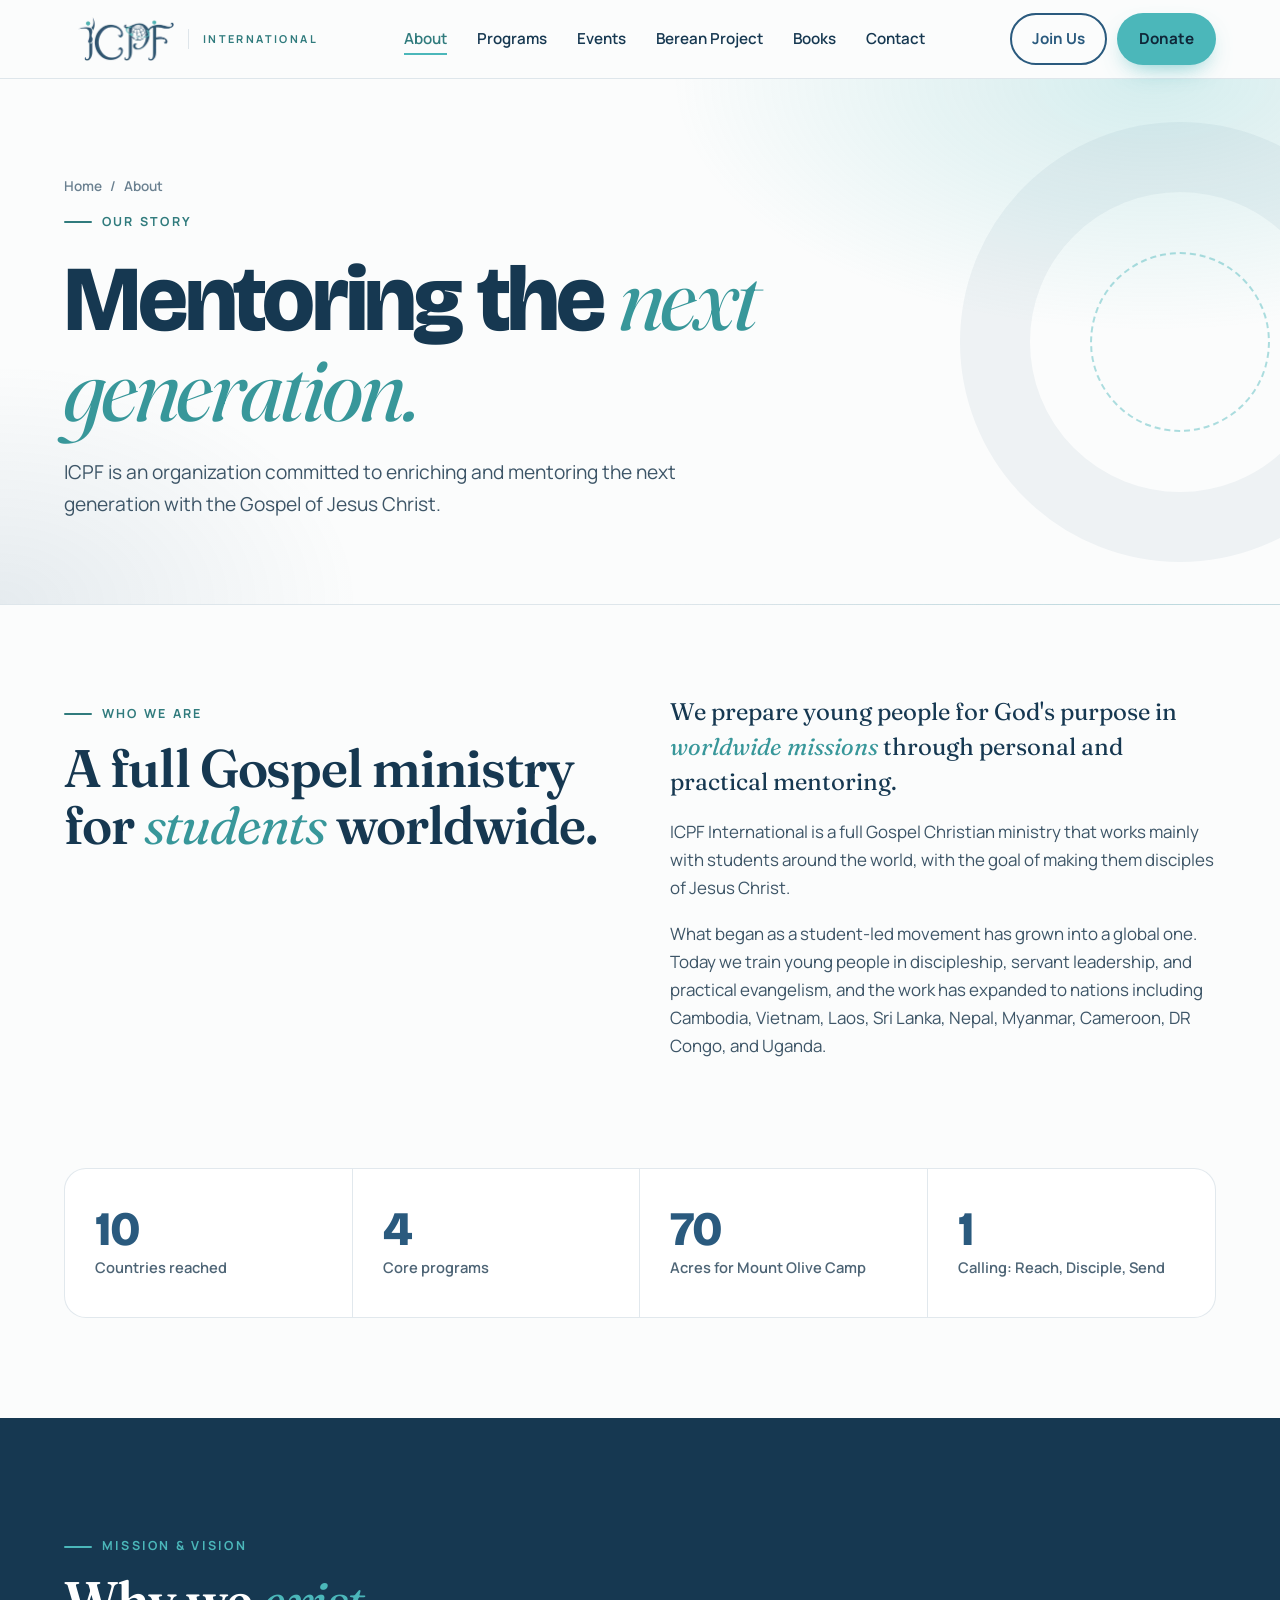
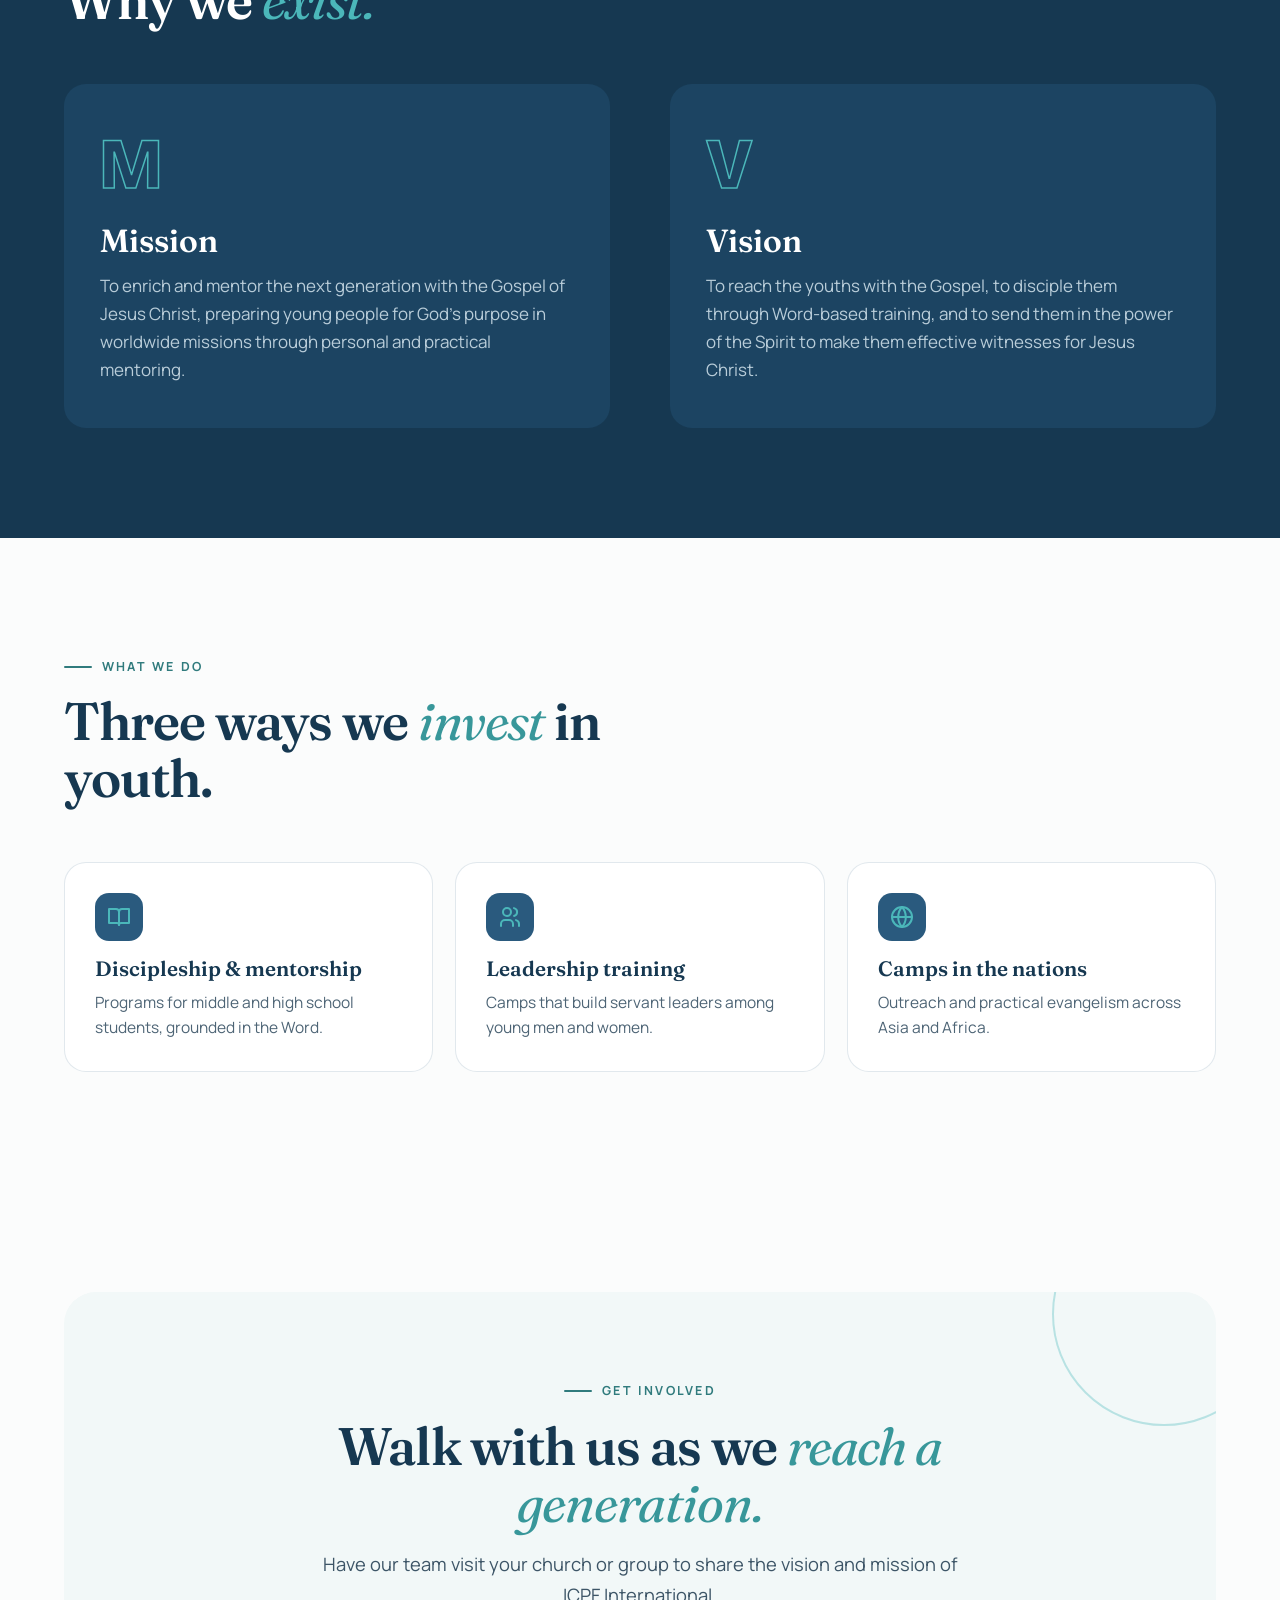
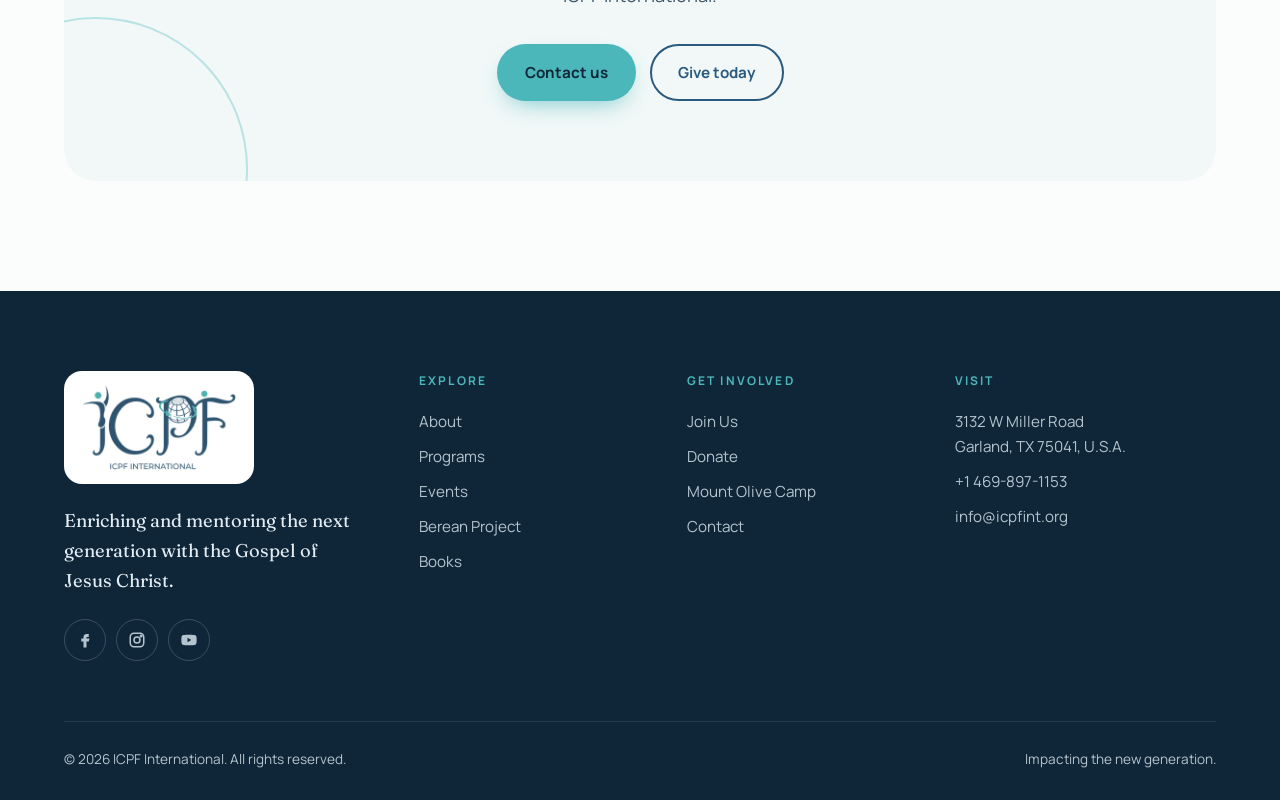
==== commit 4bcf2a37: "Africa Added" ====
--- a/about.html
+++ b/about.html
@@ -70,7 +70,7 @@
     <div class="prose reveal">
       <p class="big">We prepare young people for God's purpose in <em>worldwide missions</em> through personal and practical mentoring.</p>
       <p>ICPF International is a full Gospel Christian ministry that works mainly with students around the world, with the goal of making them disciples of Jesus Christ.</p>
-      <p>What began as a student-led movement has grown into a global one. Today we train young people in discipleship, servant leadership, and practical evangelism, and the work has expanded to nations including Cambodia, Vietnam, Laos, Sri Lanka, Nepal, and Myanmar.</p>
+      <p>What began as a student-led movement has grown into a global one. Today we train young people in discipleship, servant leadership, and practical evangelism, and the work has expanded to nations including Cambodia, Vietnam, Laos, Sri Lanka, Nepal, Myanmar, Cameroon, DR Congo, and Uganda.</p>
     </div>
   </div>
 </section>
@@ -78,7 +78,7 @@
 <section style="padding:0 0 100px">
   <div class="wrap">
     <div class="stats reveal">
-      <div class="stat"><b>8+</b><span>Countries reached</span></div>
+      <div class="stat"><b>10</b><span>Countries reached</span></div>
       <div class="stat"><b>4</b><span>Core programs</span></div>
       <div class="stat"><b>70</b><span>Acres for Mount Olive Camp</span></div>
       <div class="stat"><b>1</b><span>Calling: Reach, Disciple, Send</span></div>
@@ -110,7 +110,7 @@
     <div class="mini-cards">
       <div class="mini reveal"><div class="icon"><svg viewBox="0 0 24 24" fill="none" stroke="currentColor" stroke-width="2" stroke-linecap="round" stroke-linejoin="round"><path d="M2 4h7a3 3 0 0 1 3 3v13a2 2 0 0 0-2-2H2z"/><path d="M22 4h-7a3 3 0 0 0-3 3v13a2 2 0 0 1 2-2h8z"/></svg></div><h3>Discipleship &amp; mentorship</h3><p>Programs for middle and high school students, grounded in the Word.</p></div>
       <div class="mini reveal"><div class="icon"><svg viewBox="0 0 24 24" fill="none" stroke="currentColor" stroke-width="2" stroke-linecap="round" stroke-linejoin="round"><circle cx="9" cy="7" r="4"/><path d="M3 21v-2a4 4 0 0 1 4-4h4a4 4 0 0 1 4 4v2"/><path d="M16 3.1a4 4 0 0 1 0 7.8M21 21v-2a4 4 0 0 0-3-3.9"/></svg></div><h3>Leadership training</h3><p>Camps that build servant leaders among young men and women.</p></div>
-      <div class="mini reveal"><div class="icon"><svg viewBox="0 0 24 24" fill="none" stroke="currentColor" stroke-width="2" stroke-linecap="round" stroke-linejoin="round"><circle cx="12" cy="12" r="10"/><path d="M2 12h20M12 2a15 15 0 0 1 0 20M12 2a15 15 0 0 0 0 20"/></svg></div><h3>Camps in the nations</h3><p>Outreach and practical evangelism across South and Southeast Asia.</p></div>
+      <div class="mini reveal"><div class="icon"><svg viewBox="0 0 24 24" fill="none" stroke="currentColor" stroke-width="2" stroke-linecap="round" stroke-linejoin="round"><circle cx="12" cy="12" r="10"/><path d="M2 12h20M12 2a15 15 0 0 1 0 20M12 2a15 15 0 0 0 0 20"/></svg></div><h3>Camps in the nations</h3><p>Outreach and practical evangelism across Asia and Africa.</p></div>
     </div>
   </div>
 </section>
--- a/assets/css/styles.css
+++ b/assets/css/styles.css
@@ -670,3 +670,8 @@
   .country-list .full{display:none}
   .country-list .short{display:inline}
 }
+
+/* 10 countries: center the map in the taller panel; "And growing" fills the last row */
+.map-card{display:flex;flex-direction:column;justify-content:center}
+@media (max-width:1080px){.country-list .grow{grid-column:span 2}}
+@media (max-width:600px){.country-list .grow{grid-column:1/-1}}
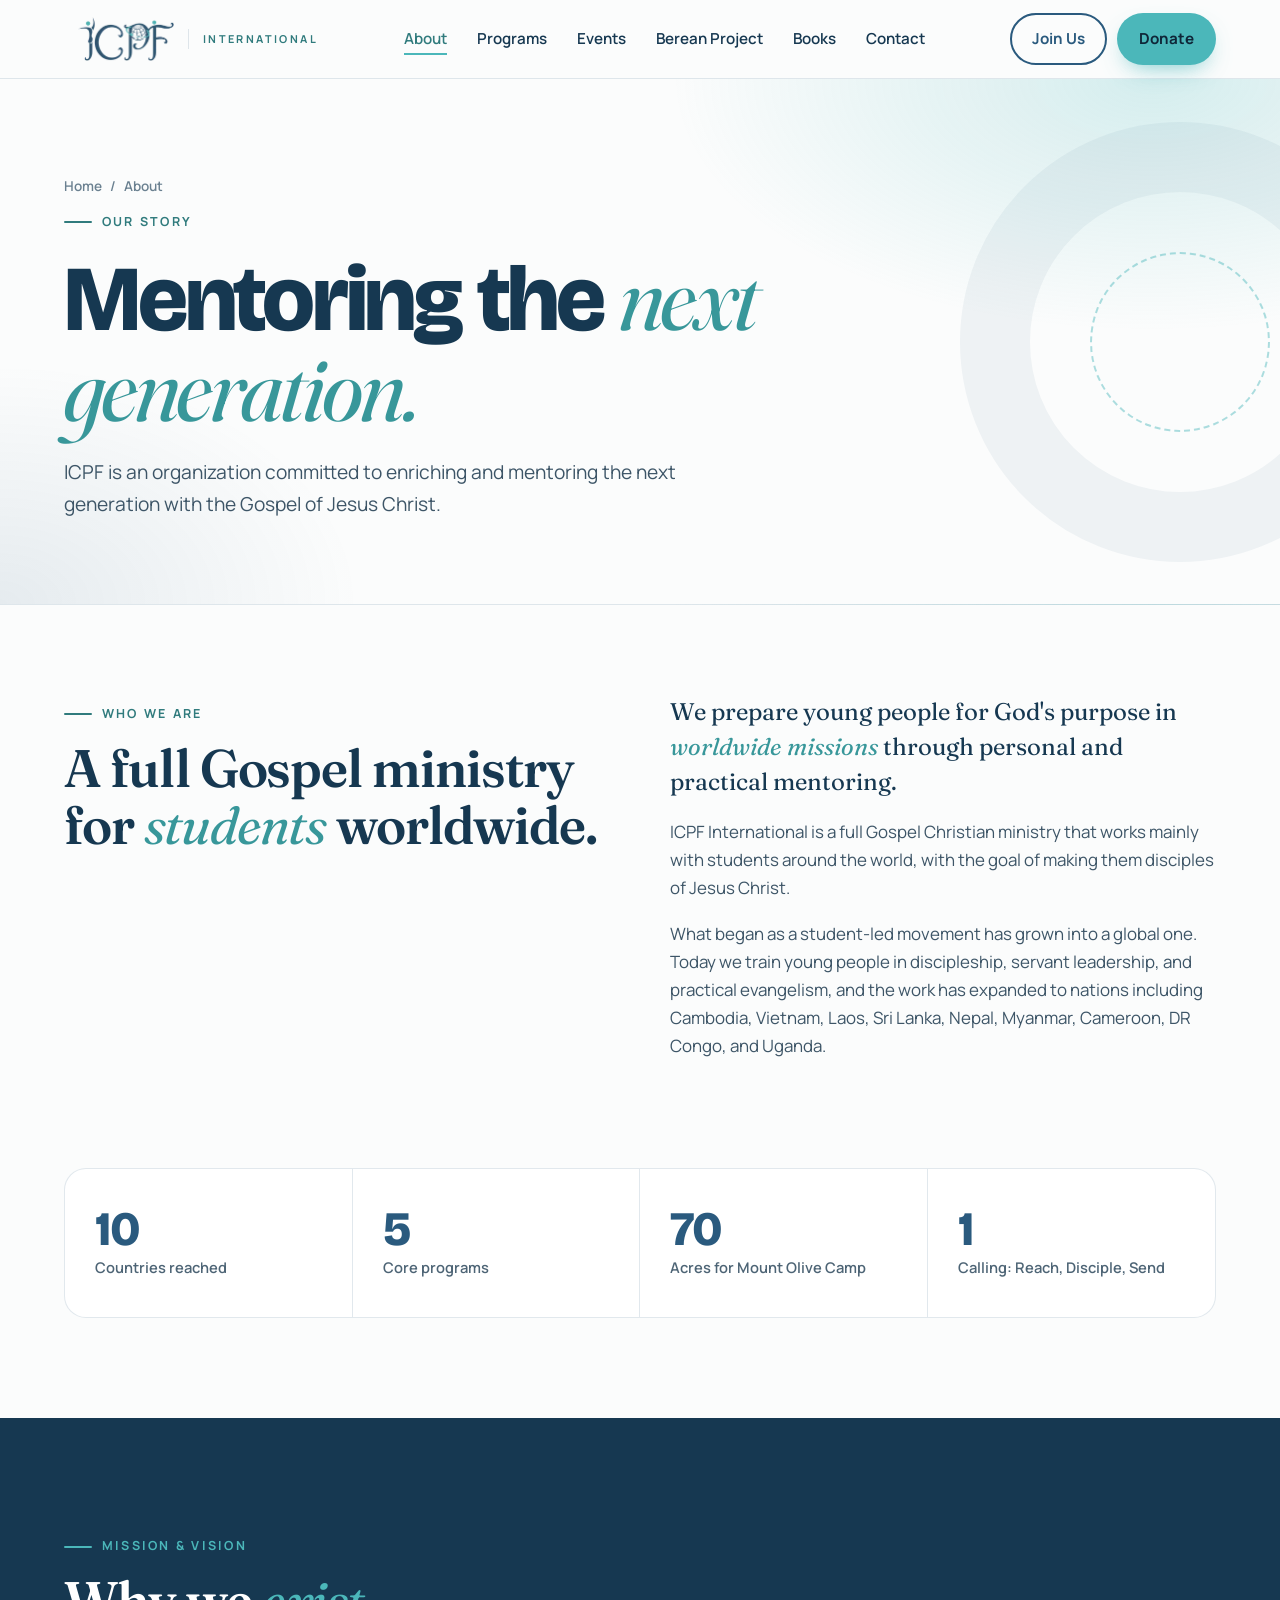
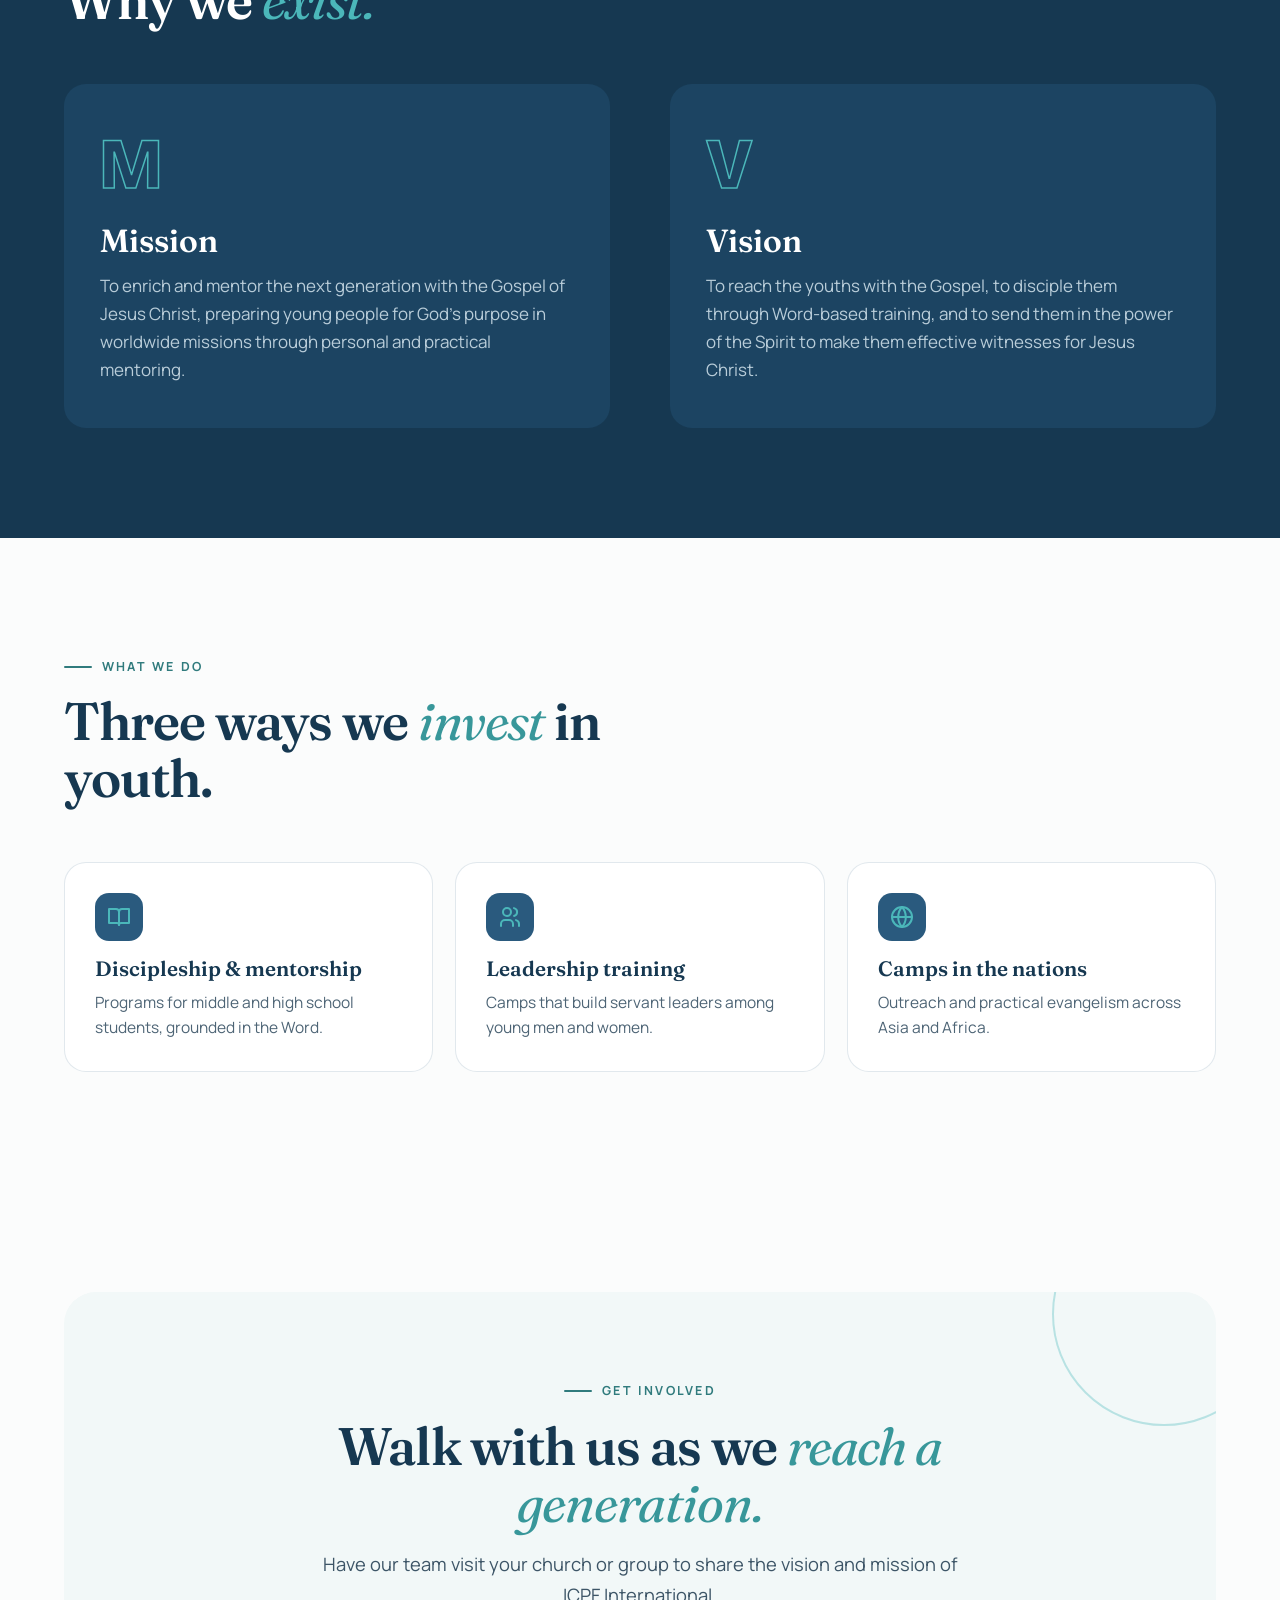
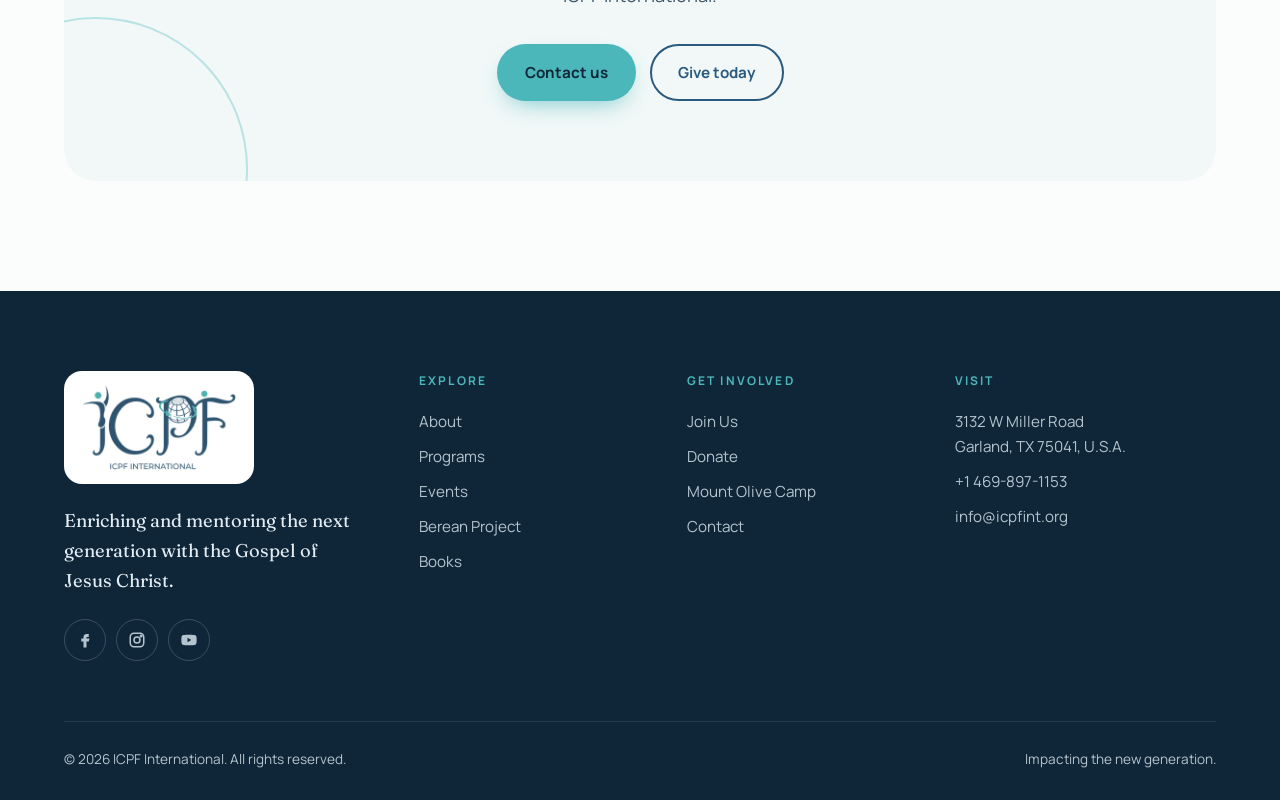
==== commit 70349404: "Programs" ====
--- a/about.html
+++ b/about.html
@@ -79,7 +79,7 @@
   <div class="wrap">
     <div class="stats reveal">
       <div class="stat"><b>10</b><span>Countries reached</span></div>
-      <div class="stat"><b>4</b><span>Core programs</span></div>
+      <div class="stat"><b>5</b><span>Core programs</span></div>
       <div class="stat"><b>70</b><span>Acres for Mount Olive Camp</span></div>
       <div class="stat"><b>1</b><span>Calling: Reach, Disciple, Send</span></div>
     </div>
--- a/assets/css/styles.css
+++ b/assets/css/styles.css
@@ -619,6 +619,13 @@
 /* Visible to screen readers only */
 .sr-only{position:absolute!important;width:1px;height:1px;padding:0;margin:-1px;overflow:hidden;clip:rect(0,0,0,0);white-space:nowrap;border:0}
 
+/* Home program cards: 5 cards -> 3 on top, 2 wider below */
+.cards{grid-template-columns:repeat(6,1fr)}
+.cards .card{grid-column:span 2}
+.cards .card:nth-child(n+4){grid-column:span 3;min-height:260px}
+@media (max-width:1080px){.cards{grid-template-columns:1fr 1fr}.cards .card,.cards .card:nth-child(n+4){grid-column:auto}.cards .card:last-child{grid-column:1/-1}}
+@media (max-width:600px){.cards{grid-template-columns:1fr}.cards .card:last-child{grid-column:auto}}
+
 /* ===== Interactive country map ===== */
 .map-wrap{display:grid;grid-template-columns:1fr 270px;gap:24px;align-items:stretch}
 .map-card{position:relative;background:var(--navy-deep);border-radius:28px;padding:34px 26px 64px;overflow:hidden}
